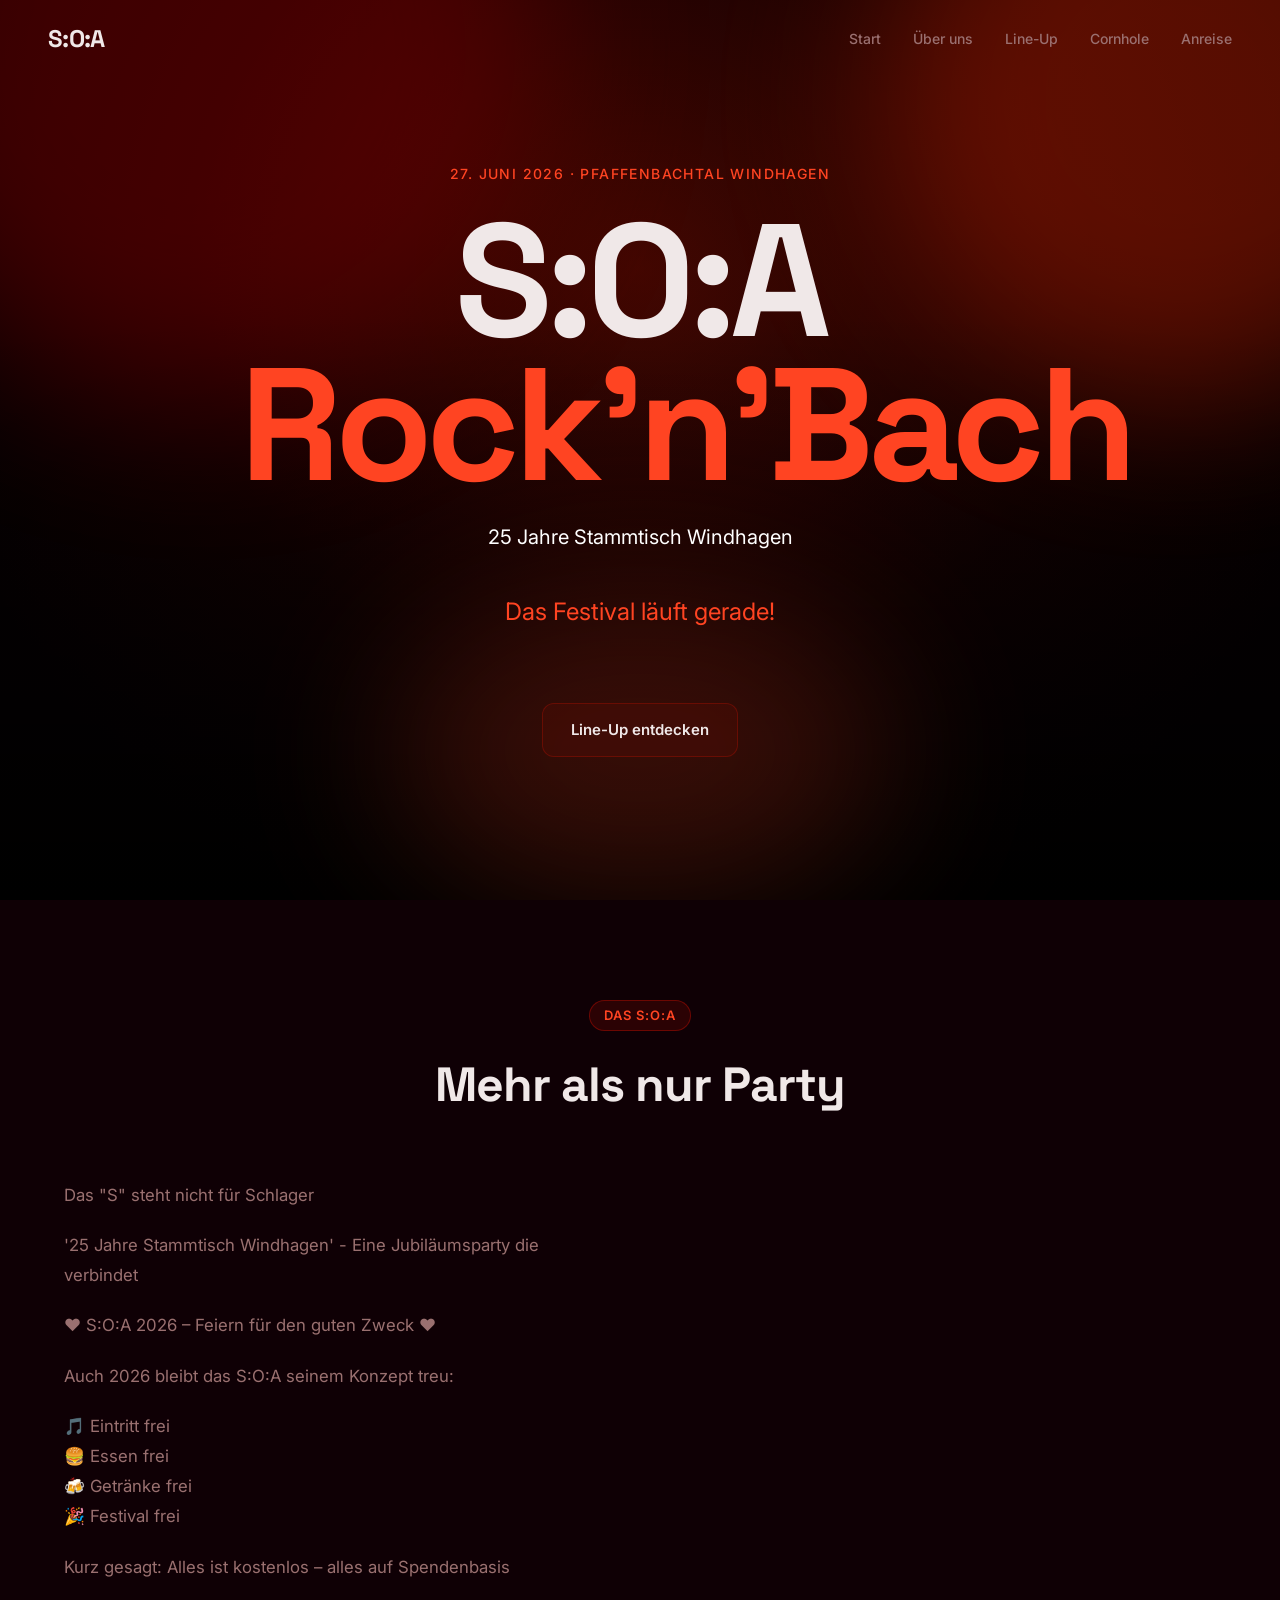
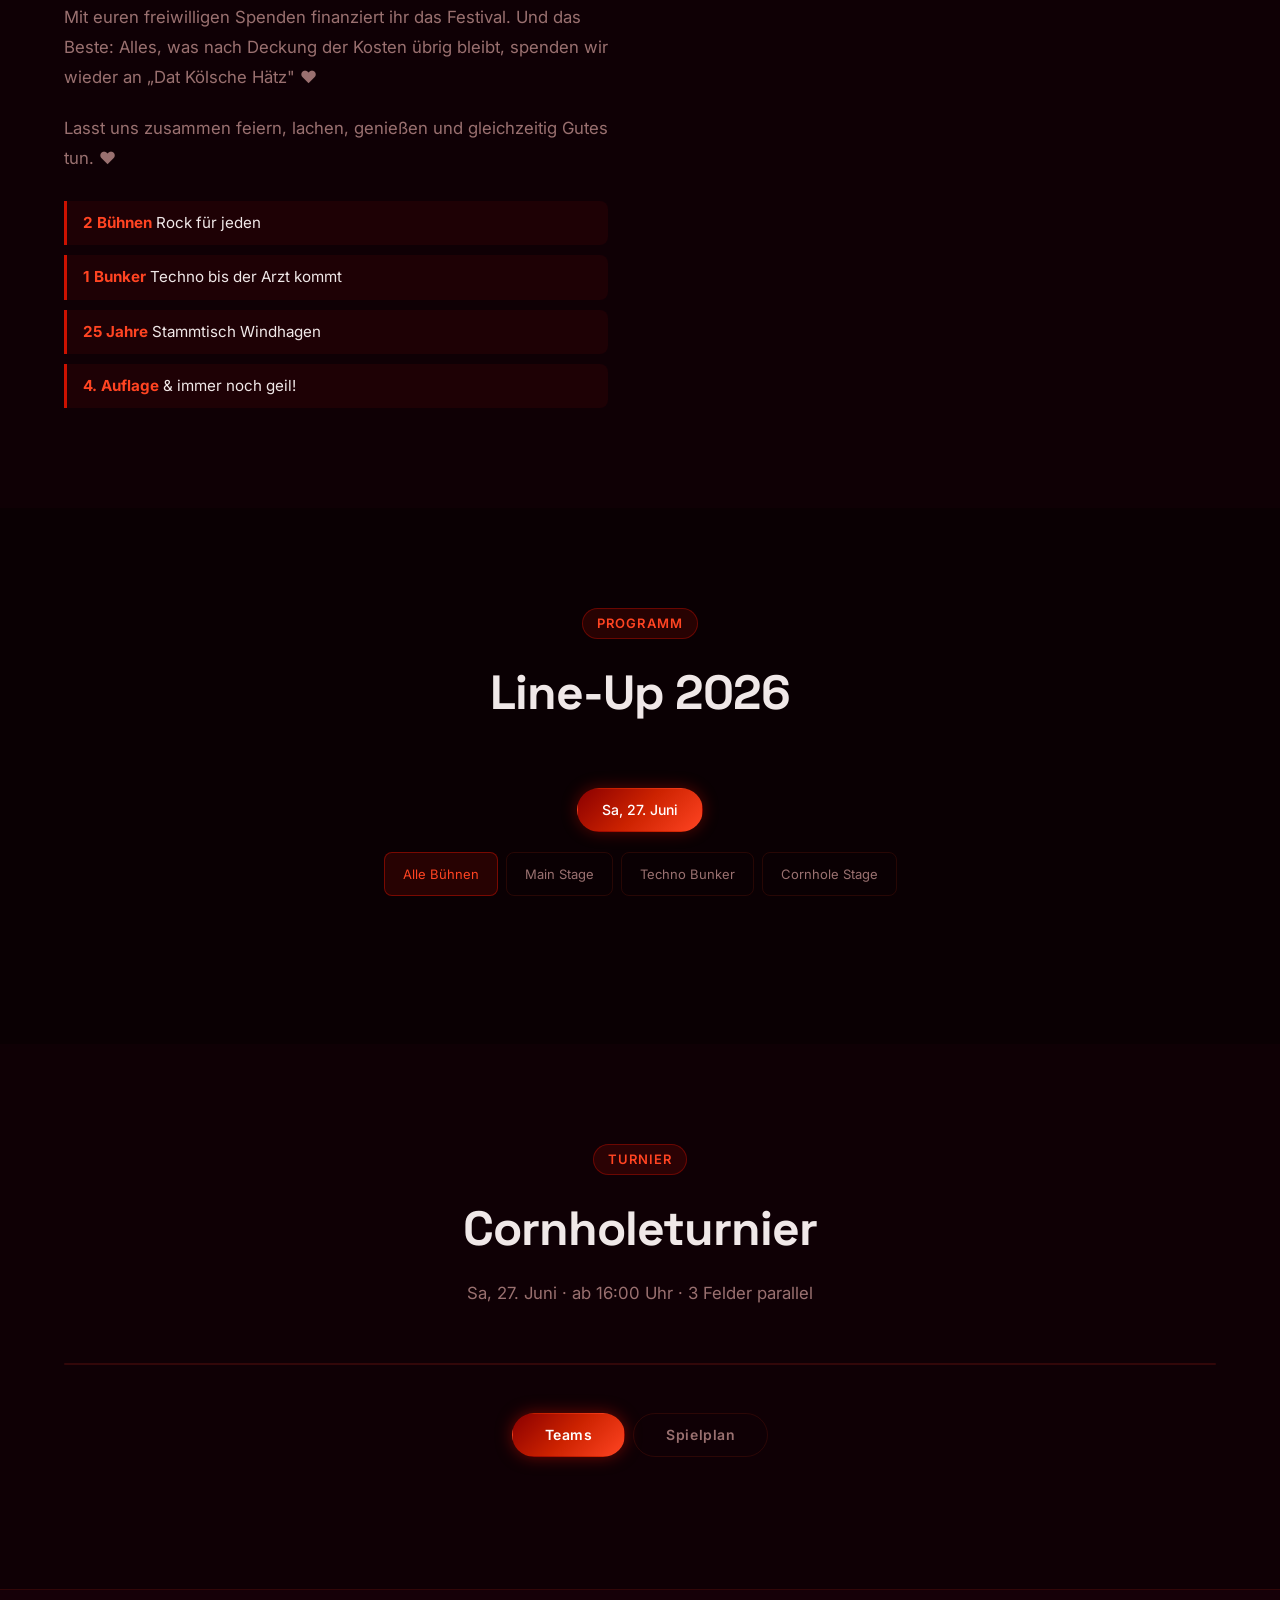
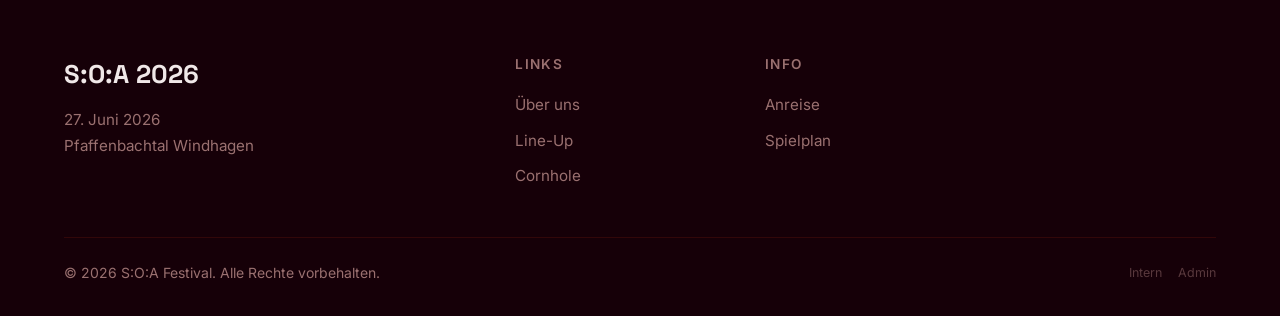
==== index.html @ 8dfae1f1 "Admin: KO-Paarungen aus scores.js laden, GitHub-Defaults anpassen; Wetter auf Bright Sky umstellen; " ====
<!DOCTYPE html>
<html lang="de">
<head>
  <meta charset="UTF-8" />
  <meta name="viewport" content="width=device-width, initial-scale=1.0" />
  <title>S:O:A 2026</title>
  <link rel="stylesheet" href="styles.css?v=e8bdd50" />
  <link rel="preconnect" href="https://fonts.googleapis.com" />
  <link rel="preconnect" href="https://fonts.gstatic.com" crossorigin />
  <link href="https://fonts.googleapis.com/css2?family=Inter:wght@300;400;500;600;700;900&family=Space+Grotesk:wght@400;500;700&display=swap" rel="stylesheet" />
  <meta name="theme-color" content="#0a0003" />
</head>
<body>

  <!-- NAV -->
  <nav class="nav" id="nav">
    <a href="#home" class="nav__logo">S:O:A</a>
    <div class="nav__quicklinks--mobile">
      <a href="#lineup"   class="nav__quicklink">Line-Up</a>
      <a href="#cornhole" class="nav__quicklink">Cornhole</a>
    </div>
    <button class="nav__burger" id="burger" aria-label="Menü öffnen">
      <span></span><span></span><span></span>
    </button>
    <ul class="nav__links" id="navLinks">
      <li><a href="#home" class="nav__link" data-section="home">Start</a></li>
      <li><a href="#about" class="nav__link" data-section="about">Über uns</a></li>
      <li><a href="#lineup" class="nav__link" data-section="lineup">Line-Up</a></li>
      <li><a href="#cornhole" class="nav__link" data-section="cornhole">Cornhole</a></li>
      <li><a href="anreise.html" class="nav__link">Anreise</a></li>
    </ul>
  </nav>

  <!-- HERO -->
  <section class="hero" id="home">
    <div class="hero__bg">
      <div class="hero__orb hero__orb--1"></div>
      <div class="hero__orb hero__orb--2"></div>
      <div class="hero__orb hero__orb--3"></div>
    </div>
    <div class="hero__content">
      <p class="hero__eyebrow">27. Juni 2026 · Pfaffenbachtal Windhagen</p>
      <h1 class="hero__title">S:O:A<br /><span>Rock'n'Bach</span></h1>
      <p class="hero__sub">25 Jahre Stammtisch Windhagen</p>
      <div class="hero__countdown" id="countdown">
        <div class="countdown__block"><span class="countdown__num" id="cd-days">--</span><span class="countdown__label">Tage</span></div>
        <div class="countdown__sep">:</div>
        <div class="countdown__block"><span class="countdown__num" id="cd-hours">--</span><span class="countdown__label">Stunden</span></div>
        <div class="countdown__sep">:</div>
        <div class="countdown__block"><span class="countdown__num" id="cd-mins">--</span><span class="countdown__label">Minuten</span></div>
        <div class="countdown__sep">:</div>
        <div class="countdown__block"><span class="countdown__num" id="cd-secs">--</span><span class="countdown__label">Sekunden</span></div>
      </div>
      <div class="hero__weather" id="weather"></div>
      <div class="hero__actions">
        <a href="#lineup" class="btn btn--ghost">Line-Up entdecken</a>
      </div>
    </div>

  </section>

  <!-- ABOUT -->
  <section class="about section" id="about">
    <div class="container">
      <div class="section__header">
        <span class="section__tag">Das S:O:A</span>
        <h2 class="section__title">Mehr als nur Party</h2>
      </div>
      <div class="about__grid">
        <div class="about__text">
          <p>Das "S" steht nicht für Schlager </p>
          <p>'25 Jahre Stammtisch Windhagen' - Eine Jubiläumsparty die verbindet</p>
          <p>❤️ S:O:A 2026 – Feiern für den guten Zweck ❤️</p>
          <p>Auch 2026 bleibt das S:O:A seinem Konzept treu:</p>
          <p>🎵 Eintritt frei<br>🍔 Essen frei<br>🍻 Getränke frei<br>🎉 Festival frei</p>
          <p>Kurz gesagt: Alles ist kostenlos – alles auf Spendenbasis</p>
          <p>Mit euren freiwilligen Spenden finanziert ihr das Festival. Und das Beste: Alles, was nach Deckung der Kosten übrig bleibt, spenden wir wieder an „Dat Kölsche Hätz" ❤️</p>
          <p>Lasst uns zusammen feiern, lachen, genießen und gleichzeitig Gutes tun. ❤️</p>
          <ul class="about__facts">
            <li><strong>2 Bühnen</strong> Rock für jeden</li>
            <li><strong>1 Bunker</strong> Techno bis der Arzt kommt</li>
            <li><strong>25 Jahre</strong> Stammtisch Windhagen</li>
            <li><strong>4. Auflage</strong> & immer noch geil!</li>
          </ul>
        </div>
        <div class="about__cards">
          <a class="about__card" href="#lineup">
            <div class="about__card-icon">🎵</div>
            <h3>Live Music</h3>
            <p>Lokale Bands die Spaß an Musik haben und mit euch feiern</p>
            <span class="about__card-arrow">→</span>
          </a>
          <a class="about__card" href="#cornhole">
            <div class="about__card-icon">🤝</div>
            <h3>Cornhole Turnier</h3>
            <p>Das erste Cornhole Turnier im Paffenbachtal</p>
            <span class="about__card-arrow">→</span>
          </a>

        </div>
      </div>
    </div>
  </section>

  <!-- LINEUP -->
  <section class="lineup section" id="lineup">
    <div class="container">
      <div class="section__header">
        <span class="section__tag">Programm</span>
        <h2 class="section__title">Line-Up 2026</h2>
      </div>

      <!-- Day Tabs -->
      <div class="tabs" role="tablist" aria-label="Festival-Tage">
        <button class="tab tab--active" data-day="1" role="tab">Sa, 27. Juni</button>

      </div>

      <!-- Stage Filter -->
      <div class="stage-filter">
        <button class="stage-btn stage-btn--active" data-stage="all">Alle Bühnen</button>
        <button class="stage-btn" data-stage="main">Main Stage</button>
        <button class="stage-btn" data-stage="tekkno">Techno Bunker</button>
        <button class="stage-btn" data-stage="cornhole">Cornhole Stage</button>

      </div>

      <!-- Lineup Grid -->
      <div class="lineup__grid" id="lineupGrid"></div>
    </div>
  </section>


  <!-- CORNHOLE -->
  <section class="cornhole section" id="cornhole">
    <div class="container">
      <div class="section__header">
        <span class="section__tag">Turnier</span>
        <h2 class="section__title">Cornholeturnier</h2>
        <p class="section__desc">Sa, 27. Juni · ab 16:00 Uhr · 3 Felder parallel</p>
      </div>

      <figure class="cornhole__image">
        <img src="assets/img/cornhole.jpg" alt="Cornhole Turnier im Pfaffenbachtal"
             onerror="this.parentElement.classList.add('cornhole__image--missing')" />
        <figcaption class="cornhole__placeholder-text">📸 Bild folgt – ersetze <code>assets/img/cornhole.jpg</code></figcaption>
      </figure>

      <!-- Tabs -->
      <div class="cornhole__tabs" role="tablist">
        <button class="cornhole__tab cornhole__tab--active" data-ch-tab="teams" role="tab">Teams</button>
        <button class="cornhole__tab" data-ch-tab="schedule" role="tab">Spielplan</button>
        <!-- <button class="cornhole__tab" data-ch-tab="table" role="tab">Tabelle</button> -->
      </div>

      <!-- Teams -->
      <div class="cornhole__panel" id="ch-panel-teams">
        <!-- ch-groups mit Gruppenaufteilung: aktuell ausgeblendet, Code für spätere Nutzung behalten
        <div class="ch-groups">
          <div class="ch-group">
            <h3 class="ch-group__title">Gruppe A · Feld 1</h3>
            <div class="ch-teams" id="ch-teams-A"></div>
          </div>
          <div class="ch-group">
            <h3 class="ch-group__title">Gruppe B · Feld 2</h3>
            <div class="ch-teams" id="ch-teams-B"></div>
          </div>
          <div class="ch-group">
            <h3 class="ch-group__title">Gruppe C · Feld 3</h3>
            <div class="ch-teams" id="ch-teams-C"></div>
          </div>
        </div>
        -->
        <div class="ch-teams" id="ch-teams-all"></div>
      </div>

      <!-- Spielplan -->
      <div class="cornhole__panel cornhole__panel--hidden" id="ch-panel-schedule">
        <div id="ch-schedule"></div>
      </div>

      <!-- Tabelle -->
      <div class="cornhole__panel cornhole__panel--hidden" id="ch-panel-table">
        <div id="ch-table"></div>
      </div>

    </div>
  </section>

  <!-- FOOTER -->
  <footer class="footer">
    <div class="container">
      <div class="footer__grid">
        <div>
          <div class="footer__logo">S:O:A 2026</div>
          <p>27. Juni 2026<br />Pfaffenbachtal Windhagen</p>
        </div>
        <div>
          <h4>Links</h4>
          <ul>
            <li><a href="#about">Über uns</a></li>
            <li><a href="#lineup">Line-Up</a></li>
            <li><a href="#cornhole">Cornhole</a></li>
          </ul>
        </div>
        <div>
          <h4>Info</h4>
          <ul>
            <li><a href="anreise.html">Anreise</a></li>
            <li><a href="spielplan.html">Spielplan</a></li>
          </ul>
        </div>
      </div>
      <div class="footer__bottom">
        <p>&copy; 2026 S:O:A Festival. Alle Rechte vorbehalten.</p>
        <p style="display:flex;gap:16px;">
          <a href="intern.html" style="color:var(--text-muted);font-size:0.78rem;opacity:0.5;">Intern</a>
          <a href="admin.html"  style="color:var(--text-muted);font-size:0.78rem;opacity:0.5;">Admin</a>
        </p>
      </div>
    </div>
  </footer>

  <!-- LINEUP MODAL -->
  <div class="modal-backdrop" id="modalBackdrop" role="dialog" aria-modal="true" aria-labelledby="modalArtist" hidden>
    <div class="modal" id="modal">
      <button class="modal__close" id="modalClose" aria-label="Schließen">&times;</button>
      <div class="modal__stage" id="modalStage"></div>
      <div class="modal__meta">
        <span class="modal__time" id="modalTime"></span>
        <span class="modal__sep">·</span>
        <span class="modal__genre" id="modalGenre"></span>
        <span class="modal__sep" id="modalOriginSep">·</span>
        <span class="modal__origin" id="modalOrigin"></span>
      </div>
      <h2 class="modal__artist" id="modalArtist"></h2>
      <p class="modal__desc" id="modalDesc"></p>
      <div class="modal__footer" id="modalFooter"></div>
    </div>
  </div>

  <script>
  (function(){
    var WMO = {0:"☀️",1:"🌤️",2:"⛅",3:"☁️",45:"🌫️",48:"🌫️",
      51:"🌧️",53:"🌧️",55:"🌧️",61:"🌧️",63:"🌧️",65:"🌧️",
      71:"❄️",73:"❄️",75:"❄️",80:"🌦️",81:"🌦️",82:"🌦️",
      95:"⛈️",96:"⛈️",99:"⛈️"};
    var DAYS = {"2026-06-26":"Fr, 26.","2026-06-27":"Sa, 27.","2026-06-28":"So, 28."};
    var url = "https://api.brightsky.dev/weather?lat=50.63&lon=7.35&date=2026-06-26&last_date=2026-06-29&tz=Europe/Berlin";
    fetch(url).then(function(r){return r.json()}).then(function(d){
      var el = document.getElementById("weather");
      if(!el||!d.weather) return;
      var dailyMap = {};
      d.weather.forEach(function(w){
        var date = w.timestamp.substring(0,10);
        if(!DAYS[date]) return;
        if(!dailyMap[date]) dailyMap[date] = {temps:[], icons:[]};
        dailyMap[date].temps.push(w.temperature);
        if(w.icon) dailyMap[date].icons.push(w.icon);
      });
      var iconToWMO = {"clear-day":0,"clear-night":0,"partly-cloudy-day":2,"partly-cloudy-night":2,
        "cloudy":3,"fog":45,"wind":3,"rain":61,"sleet":71,"snow":75,"hail":96,"thunderstorm":95};
      var html = "";
      Object.keys(DAYS).forEach(function(date){
        var day = dailyMap[date];
        if(!day) return;
        var hi = Math.round(Math.max.apply(null, day.temps));
        var lo = Math.round(Math.min.apply(null, day.temps));
        var noon = day.icons[Math.floor(day.icons.length/2)] || "cloudy";
        var code = iconToWMO[noon]; if(code===undefined) code=3;
        var icon = WMO[code] || "☁️";
        html += '<div class="weather-day">' +
          '<div class="weather-day__label">' + DAYS[date] + '</div>' +
          '<div class="weather-day__icon">' + icon + '</div>' +
          '<div class="weather-day__temp">' + lo + '° / ' + hi + '°</div></div>';
      });
      el.innerHTML = html;
    }).catch(function(){});
  })();
  </script>
  <script src="data.js?v=e8bdd50"></script>
  <script>!function(){var s=document.createElement('script');s.src='results.js?nc='+Date.now();s.onload=function(){var s2=document.createElement('script');s2.src='scores.js?nc='+Date.now();s2.onload=function(){var a=document.createElement('script');a.src='app.js?v=0766bf3';document.head.appendChild(a);};document.head.appendChild(s2);};document.head.appendChild(s);}()</script>

</body>
</html>
---- styles.css ----
/* ── RESET & VARIABLES ────────────────────────────────────────────────────── */
*, *::before, *::after { box-sizing: border-box; margin: 0; padding: 0; }
button, a { -webkit-tap-highlight-color: transparent; }

@font-face {
  font-family: "Radioactive Granny";
  src: url("assets/fonts/RadioactiveGranny.ttf") format("truetype");
  font-weight: normal;
  font-style: normal;
  font-display: swap;
}

:root {
  --bg:          #0a0003;
  --bg-2:        #0f0005;
  --bg-3:        #160008;
  --border:      rgba(255,60,20,0.12);
  --text:        #f0e8e8;
  --text-muted:  #9a7070;
  --accent:      #cc1100;
  --accent-2:    #ff4422;
  --accent-hot:  #ff6633;

  --gradient:    linear-gradient(135deg, #8b0000, #cc2200, #ff4422);
  --r-sm:        8px;
  --r-md:        12px;
  --r-lg:        20px;
  --shadow:      0 4px 24px rgba(0,0,0,0.6);
  --transition:  0.25s ease;
  --font:        "Inter", system-ui, sans-serif;
  --font-display:"Radioactive Granny", "Space Grotesk", system-ui, sans-serif;
}

html { scroll-behavior: smooth; }

body {
  background: var(--bg);
  color: var(--text);
  font-family: var(--font);
  font-size: 16px;
  line-height: 1.6;
  overflow-x: hidden;
}

a { color: inherit; text-decoration: none; }
ul { list-style: none; }
img { display: block; max-width: 100%; }
button { cursor: pointer; border: none; background: none; font: inherit; color: inherit; }
input, select { font: inherit; color: inherit; }

.sr-only {
  position: absolute; width: 1px; height: 1px;
  padding: 0; margin: -1px; overflow: hidden;
  clip: rect(0,0,0,0); white-space: nowrap; border: 0;
}

.hidden { display: none !important; }

/* ── CONTAINER ────────────────────────────────────────────────────────────── */
.container {
  max-width: 1200px;
  margin: 0 auto;
  padding: 0 24px;
}

/* ── SECTION COMMON ───────────────────────────────────────────────────────── */
.section { padding: 100px 0; }

.section__header {
  text-align: center;
  margin-bottom: 56px;
}

.section__tag {
  display: inline-block;
  padding: 4px 14px;
  border-radius: 999px;
  background: rgba(204,17,0,0.15);
  border: 1px solid rgba(204,17,0,0.4);
  color: var(--accent-2);
  font-size: 13px;
  font-weight: 600;
  letter-spacing: 0.08em;
  text-transform: uppercase;
  margin-bottom: 16px;
}

.section__title {
  font-family: var(--font-display);
  font-size: clamp(2rem, 5vw, 3rem);
  font-weight: 700;
  letter-spacing: -0.02em;
}

.section__desc {
  color: var(--text-muted);
  margin-top: 12px;
  font-size: 1.05rem;
}

/* ── BUTTONS ──────────────────────────────────────────────────────────────── */
.btn {
  display: inline-flex;
  align-items: center;
  gap: 8px;
  padding: 14px 28px;
  border-radius: var(--r-md);
  font-weight: 600;
  font-size: 15px;
  transition: var(--transition);
  white-space: nowrap;
}

.btn--primary {
  background: var(--gradient);
  color: #fff;
  box-shadow: 0 0 24px rgba(204,17,0,0.5);
}
.btn--primary:hover { opacity: 0.9; box-shadow: 0 0 36px rgba(204,17,0,0.7); transform: translateY(-2px); }

.btn--ghost {
  background: rgba(204,17,0,0.08);
  border: 1px solid rgba(204,17,0,0.3);
  color: var(--text);
}
.btn--ghost:hover { background: rgba(204,17,0,0.15); border-color: var(--accent-2); transform: translateY(-2px); }

.btn--outline {
  background: transparent;
  border: 1px solid rgba(204,17,0,0.5);
  color: var(--accent-2);
}
.btn--outline:hover { background: rgba(204,17,0,0.12); transform: translateY(-2px); }

/* ── NAV ──────────────────────────────────────────────────────────────────── */
.nav {
  position: fixed;
  top: 0; left: 0; right: 0;
  z-index: 100;
  display: flex;
  align-items: center;
  justify-content: space-between;
  padding: 20px 48px;
  transition: background var(--transition), box-shadow var(--transition), padding var(--transition);
}

.nav--scrolled {
  background: rgba(10,0,3,0.97);
  box-shadow: 0 1px 0 var(--border);
  padding: 14px 48px;
}

.nav__left {
  display: flex;
  align-items: center;
  gap: 20px;
}
.nav__logo {
  font-family: var(--font-display);
  font-size: 1.5rem;
  font-weight: 700;
  letter-spacing: -0.03em;
  color: var(--text);
  text-decoration: none;
  white-space: nowrap;
}
.nav__quicklinks--mobile { display: none; flex: 1; justify-content: center; gap: 12px; }
.nav__quicklink {
  font-size: 13px;
  font-weight: 500;
  color: var(--text-muted);
  text-decoration: none;
  padding: 4px 10px;
  border: 1px solid var(--border);
  border-radius: 999px;
  transition: color var(--transition), border-color var(--transition);
  white-space: nowrap;
}
.nav__quicklink:hover { color: var(--text); border-color: rgba(255,255,255,0.3); }

.nav__links {
  display: flex;
  align-items: center;
  gap: 32px;
}

.nav__link {
  font-size: 14px;
  font-weight: 500;
  color: var(--text-muted);
  transition: color var(--transition);
}
.nav__link:hover { color: var(--text); }

.nav__link--cta {
  padding: 9px 20px;
  background: var(--gradient);
  color: #fff !important;
  border-radius: var(--r-sm);
  font-weight: 600;
  box-shadow: 0 0 16px rgba(204,17,0,0.4);
}
.nav__link--cta:hover { opacity: 0.9; }

.nav__burger { display: none; flex-direction: column; gap: 5px; padding: 10px; min-width: 44px; min-height: 44px; justify-content: center; align-items: center; }
.nav__burger span { display: block; width: 22px; height: 2px; background: var(--text); border-radius: 2px; transition: var(--transition); }
.nav__burger--open span:nth-child(1) { transform: translateY(7px) rotate(45deg); }
.nav__burger--open span:nth-child(2) { opacity: 0; }
.nav__burger--open span:nth-child(3) { transform: translateY(-7px) rotate(-45deg); }

/* ── HERO ─────────────────────────────────────────────────────────────────── */
.hero {
  position: relative;
  min-height: 100vh;
  display: flex;
  align-items: center;
  justify-content: center;
  text-align: center;
  overflow: hidden;
  padding: 80px 24px 60px;
}

.hero__bg {
  position: absolute;
  inset: 0;
  background:
    linear-gradient(to bottom, transparent 35%, #000 100%),
    radial-gradient(ellipse at 50% 30%, rgba(180,20,0,0.35) 0%, rgba(100,5,0,0.15) 50%, transparent 80%),
    linear-gradient(rgba(0,0,0,0.45), rgba(0,0,0,0.45)),
    url('assets/img/stage.png') center bottom / 100% auto no-repeat;
}

.hero__orb {
  position: absolute;
  border-radius: 50%;
  filter: blur(80px);
  opacity: 0.4;
}
.hero__orb--1 { width: 700px; height: 700px; background: #8b0000; top: -300px; left: -150px; }
.hero__orb--2 { width: 600px; height: 600px; background: #cc2200; top: -200px; right: -200px; }
.hero__orb--3 { width: 500px; height: 300px; background: #ff4422; bottom: 0; left: 50%; transform: translateX(-50%); opacity: 0.2; }

.hero__content { position: relative; z-index: 1; max-width: 800px; }

.hero__eyebrow {
  font-size: 14px;
  font-weight: 500;
  color: var(--accent-2);
  letter-spacing: 0.1em;
  text-transform: uppercase;
  margin-bottom: 24px;
}

.hero__title {
  font-family: var(--font-display);
  font-size: clamp(4rem, 14vw, 10rem);
  font-weight: 900;
  line-height: 0.9;
  letter-spacing: -0.04em;
  margin-bottom: 24px;
}
.hero__title span { color: var(--accent-2); }

.hero__sub {
  font-size: 1.25rem;
  color: #fff;
  margin-bottom: 40px;
}

.hero__countdown {
  display: flex;
  justify-content: center;
  align-items: center;
  gap: 8px;
  margin-bottom: 48px;
  flex-wrap: wrap;
}

.countdown__block {
  display: flex;
  flex-direction: column;
  align-items: center;
  background: rgba(255,255,255,0.05);
  border: 1px solid var(--border);
  border-radius: var(--r-md);
  padding: 12px 18px;
  min-width: 72px;
}
.countdown__num {
  font-family: var(--font-display);
  font-size: 2rem;
  font-weight: 700;
  line-height: 1;
}
.countdown__label {
  font-size: 10px;
  text-transform: uppercase;
  letter-spacing: 0.1em;
  color: var(--text-muted);
  margin-top: 4px;
}
.countdown__sep {
  font-size: 1.6rem;
  font-weight: 300;
  color: var(--text-muted);
  padding-bottom: 16px;
}
.countdown__live { font-size: 1.5rem; color: var(--accent-2); }

.hero__weather {
  display: flex;
  justify-content: center;
  gap: 16px;
  flex-wrap: wrap;
  margin-top: 28px;
  margin-bottom: 24px;
}
.weather-day {
  background: rgba(255,255,255,0.06);
  border: 1px solid var(--border);
  border-radius: 12px;
  padding: 16px 24px;
  text-align: center;
  min-width: 110px;
}
.weather-day__label {
  font-size: 0.85rem;
  text-transform: uppercase;
  letter-spacing: 0.08em;
  color: var(--text-muted);
  margin-bottom: 8px;
}
.weather-day__icon {
  font-size: 2.4rem;
  line-height: 1;
  margin-bottom: 6px;
}
.weather-day__temp {
  font-family: var(--font-display);
  font-size: 1.15rem;
  font-weight: 700;
}
.hero__actions {
  display: flex;
  justify-content: center;
  gap: 16px;
  flex-wrap: wrap;
}


/* ── ABOUT ────────────────────────────────────────────────────────────────── */
.about { background: var(--bg-2); }

.about__grid {
  display: grid;
  grid-template-columns: 1fr 1fr;
  gap: 64px;
  align-items: start;
}

.about__text p {
  color: var(--text-muted);
  margin-bottom: 20px;
  font-size: 1.05rem;
  line-height: 1.8;
}

.about__facts {
  margin-top: 28px;
  display: flex;
  flex-direction: column;
  gap: 10px;
}
.about__facts li {
  padding: 10px 16px;
  background: rgba(204,17,0,0.08);
  border-left: 3px solid var(--accent);
  border-radius: 0 var(--r-sm) var(--r-sm) 0;
  font-size: 0.95rem;
}
.about__facts strong { color: var(--accent-2); }

.about__cards {
  display: grid;
  grid-template-columns: 1fr 1fr;
  gap: 20px;
}

.about__card {
  display: block;
  background: var(--bg-3);
  border: 1px solid var(--border);
  border-radius: var(--r-lg);
  padding: 28px 24px;
  transition: transform var(--transition), border-color var(--transition);
  opacity: 0;
  transform: translateY(20px);
  cursor: pointer;
}
.about__card.visible { opacity: 1; transform: none; transition: opacity 0.5s ease, transform 0.5s ease, transform 0.25s ease, border-color 0.25s ease; }
.about__card:hover { transform: translateY(-4px); border-color: rgba(204,17,0,0.3); }
.about__card:hover .about__card-arrow { opacity: 1; transform: translateX(0); }

.about__card-arrow {
  display: inline-block;
  margin-top: 12px;
  color: var(--accent-2);
  font-size: 1rem;
  opacity: 0;
  transform: translateX(-6px);
  transition: opacity var(--transition), transform var(--transition);
}

.about__card-icon { font-size: 2rem; margin-bottom: 12px; }
.about__card h3 { font-size: 1.05rem; font-weight: 600; margin-bottom: 8px; }
.about__card p  { font-size: 0.9rem; color: var(--text-muted); }

/* ── LINEUP ───────────────────────────────────────────────────────────────── */
.lineup { background: var(--bg); }

.tabs {
  display: flex;
  gap: 8px;
  justify-content: center;
  flex-wrap: wrap;
  margin-bottom: 20px;
}

.tab {
  padding: 10px 24px;
  border-radius: 999px;
  border: 1px solid var(--border);
  font-size: 14px;
  font-weight: 500;
  color: var(--text-muted);
  transition: var(--transition);
}
.tab:hover { border-color: var(--accent); color: var(--text); }
.tab--active {
  background: var(--gradient);
  color: #fff;
  border-color: transparent;
  box-shadow: 0 0 16px rgba(204,17,0,0.4);
}

.stage-filter {
  display: flex;
  gap: 8px;
  justify-content: center;
  flex-wrap: wrap;
  margin-bottom: 48px;
}

.stage-btn {
  padding: 10px 18px;
  min-height: 44px;
  border-radius: var(--r-sm);
  border: 1px solid var(--border);
  font-size: 13px;
  color: var(--text-muted);
  transition: var(--transition);
}
.stage-btn:hover { color: var(--text); border-color: rgba(204,17,0,0.4); }
.stage-btn--active {
  background: rgba(204,17,0,0.15);
  border-color: rgba(204,17,0,0.5);
  color: var(--accent-2);
}

.lineup__grid {
  display: grid;
  grid-template-columns: repeat(auto-fill, minmax(min(260px, 100%), 1fr));
  gap: 20px;
}

.lineup__empty { text-align: center; color: var(--text-muted); padding: 60px 0; width: 100%; }

.lineup__card {
  background: var(--bg-3);
  border: 1px solid rgba(204,17,0,0.3);
  border-radius: var(--r-lg);
  padding: 24px;
  transition: transform var(--transition), border-color var(--transition), box-shadow var(--transition);
  opacity: 0;
  transform: translateY(16px);
  position: relative;
  overflow: hidden;
}
.lineup__card::before {
  content: "";
  position: absolute;
  inset: 0;
  background: var(--gradient);
  opacity: 0;
  transition: opacity var(--transition);
}
.lineup__card.visible { opacity: 1; transform: none; transition: opacity 0.4s ease, transform 0.4s ease, border-color 0.25s ease, box-shadow 0.25s ease; }
.lineup__card:hover { transform: translateY(-4px); border-color: rgba(204,17,0,0.4); box-shadow: var(--shadow); }


.lineup__card-stage {
  font-size: 11px;
  font-weight: 600;
  text-transform: uppercase;
  letter-spacing: 0.1em;
  color: var(--accent-2);
  margin-bottom: 8px;
}
.lineup__card-time {
  font-family: var(--font-display);
  font-size: 1.8rem;
  font-weight: 700;
  margin-bottom: 4px;
}
.lineup__card-artist {
  font-size: 1.1rem;
  font-weight: 600;
  margin-bottom: 4px;
}
.lineup__card-genre {
  font-size: 0.85rem;
  color: var(--text-muted);
}

/* ── BADGES ───────────────────────────────────────────────────────────────── */
.badge {
  display: inline-flex;
  align-items: center;
  padding: 4px 12px;
  border-radius: 999px;
  font-size: 12px;
  font-weight: 600;
  border: 1px solid;
}
.badge--frueh  { background: rgba(16,185,129,0.12);  border-color: rgba(16,185,129,0.3);  color: #34d399; }
.badge--mittel { background: rgba(245,158,11,0.12);  border-color: rgba(245,158,11,0.3);  color: #fbbf24; }
.badge--spaet  { background: rgba(239,68,68,0.12);   border-color: rgba(239,68,68,0.3);   color: #f87171; }
.badge--nacht  { background: rgba(99,102,241,0.12);  border-color: rgba(99,102,241,0.3);  color: #a5b4fc; }

.role-badge {
  display: inline-block;
  padding: 2px 10px;
  border-radius: 999px;
  font-size: 12px;
  font-weight: 500;
  background: rgba(204,17,0,0.12);
  border: 1px solid rgba(204,17,0,0.25);
  color: var(--accent-2);
}

.area-badge {
  display: inline-block;
  padding: 2px 10px;
  border-radius: 999px;
  font-size: 12px;
  font-weight: 500;
  background: rgba(204,17,0,0.1);
  border: 1px solid rgba(204,17,0,0.25);
  color: var(--accent-hot);
}

/* ── CORNHOLE ─────────────────────────────────────────────────────────────── */
.cornhole { background: var(--bg-2); }

.cornhole__image {
  position: relative;
  border-radius: var(--r-lg);
  overflow: hidden;
  border: 1px solid var(--border);
  background: var(--bg-3);
  display: flex;
  justify-content: center;
  align-items: flex-start;
}

.cornhole__image img {
  display: block;
  width: auto;
  max-width: 100%;
  height: auto;
  max-height: 85vh;
  object-fit: contain;
  border-radius: var(--r-lg);
}

.cornhole__placeholder-text {
  display: none;
  position: absolute;
  inset: 0;
  align-items: center;
  justify-content: center;
  flex-direction: column;
  gap: 8px;
  font-size: 0.95rem;
  color: var(--text-muted);
  text-align: center;
  padding: 24px;
}

.cornhole__image--missing img { display: none; }
.cornhole__image--missing .cornhole__placeholder-text { display: flex; }

/* ── CORNHOLE TOURNAMENT ─────────────────────────────────────────────────── */
.cornhole__tabs {
  display: flex;
  gap: 8px;
  justify-content: center;
  margin-top: 48px;
  margin-bottom: 32px;
}

.cornhole__tab {
  padding: 10px 32px;
  border-radius: 999px;
  border: 1px solid var(--border);
  font-size: 14px;
  font-weight: 600;
  color: var(--text-muted);
  transition: var(--transition);
  letter-spacing: 0.04em;
}
.cornhole__tab:hover { border-color: var(--accent); color: var(--text); }
.cornhole__tab--active {
  background: var(--gradient);
  color: #fff;
  border-color: transparent;
  box-shadow: 0 0 16px rgba(204,17,0,0.5);
}

.cornhole__panel--hidden { display: none; }

.ch-groups {
  display: grid;
  grid-template-columns: 1fr 1fr 1fr;
  gap: 20px;
}

.ch-group__title {
  font-family: var(--font-display);
  font-size: 0.8rem;
  font-weight: 700;
  text-transform: uppercase;
  letter-spacing: 0.1em;
  color: var(--accent-2);
  margin-bottom: 10px;
  padding-bottom: 6px;
  border-bottom: 1px solid var(--border);
}

.ch-teams {
  display: flex;
  flex-direction: column;
  gap: 6px;
}

.ch-team {
  display: flex;
  align-items: center;
  gap: 10px;
  background: var(--bg-3);
  border: 1px solid var(--border);
  border-radius: var(--r-md);
  padding: 8px 12px;
}

.ch-team__num {
  font-family: var(--font-display);
  font-size: 1.1rem;
  font-weight: 700;
  color: var(--accent);
  min-width: 22px;
  text-align: center;
}

.ch-team__info { flex: 1; }
.ch-team__name {
  font-weight: 600;
  font-size: 0.88rem;
  margin-bottom: 1px;
}
.ch-team__players {
  font-size: 0.76rem;
  color: var(--text-muted);
}

/* Spielplan */
.ch-rounds { display: flex; flex-direction: column; gap: 24px; }

.ch-round__title {
  font-family: var(--font-display);
  font-size: 0.8rem;
  font-weight: 700;
  text-transform: uppercase;
  letter-spacing: 0.1em;
  color: var(--accent-2);
  margin-bottom: 10px;
  padding-bottom: 6px;
  border-bottom: 1px solid var(--border);
}

.ch-matches { display: flex; flex-direction: column; gap: 5px; }

.ch-match {
  display: grid;
  grid-template-columns: 56px 1fr auto 1fr 52px 44px;
  align-items: center;
  gap: 10px;
  background: var(--bg-3);
  border: 1px solid var(--border);
  border-radius: var(--r-md);
  padding: 8px 14px;
  transition: border-color var(--transition);
}
.ch-match:hover { border-color: rgba(204,17,0,0.3); }

.ch-match--final { border-color: rgba(204,17,0,0.4); background: linear-gradient(135deg, rgba(204,17,0,0.08), rgba(255,68,34,0.04)); }

.ch-match__time {
  font-family: var(--font-display);
  font-size: 0.82rem;
  font-weight: 600;
  color: var(--text-muted);
  white-space: nowrap;
}
.ch-match__team {
  font-size: 0.84rem;
  font-weight: 600;
  white-space: nowrap;
  overflow: hidden;
  text-overflow: ellipsis;
}
.ch-match__team--right { text-align: right; }
.ch-match__team--tbd { color: var(--text-muted); font-weight: 400; font-style: italic; }

.ch-match__vs {
  text-align: center;
  font-size: 0.72rem;
  font-weight: 700;
  color: var(--accent);
  letter-spacing: 0.05em;
}

.ch-match__score {
  font-family: var(--font-display);
  font-size: 0.9rem;
  font-weight: 700;
  text-align: center;
  color: var(--text-muted);
  white-space: nowrap;
}
.ch-match__score--set { color: var(--text); }

.ch-match__field {
  font-size: 10px;
  font-weight: 600;
  text-transform: uppercase;
  letter-spacing: 0.08em;
  color: var(--text-muted);
  text-align: right;
}

@media (max-width: 900px) {
  .ch-groups { grid-template-columns: 1fr 1fr; }
}

@media (max-width: 640px) {
  .ch-groups { grid-template-columns: 1fr; }

  .ch-match {
    grid-template-columns: 44px 1fr auto 1fr;
    grid-template-rows: auto auto;
    grid-template-areas:
      "time  t1    vs    t2"
      "field score score score";
    gap: 3px 8px;
    padding: 8px 10px;
  }
  .ch-match__time  { grid-area: time;  font-size: 0.75rem; align-self: center; }
  .ch-match__team:not(.ch-match__team--right) { grid-area: t1; align-self: center; }
  .ch-match__vs    { grid-area: vs;    align-self: center; text-align: center; }
  .ch-match__team--right { grid-area: t2; text-align: left; align-self: center; }
  .ch-match__score { grid-area: score; text-align: center; font-size: 0.8rem; }
  .ch-match__field { grid-area: field; text-align: left; font-size: 9px; align-self: center; }

  .ch-match__team  { font-size: 0.82rem; }
}



/* ── FOOTER ───────────────────────────────────────────────────────────────── */
.footer {
  background: var(--bg-3);
  border-top: 1px solid var(--border);
  padding: 64px 0 32px;
}

.footer__logo {
  font-family: var(--font-display);
  font-size: 1.6rem;
  font-weight: 700;
  margin-bottom: 12px;
}
.footer__logo span { color: var(--accent-2); }

.footer__grid {
  display: grid;
  grid-template-columns: 2fr 1fr 1fr 1fr;
  gap: 48px;
  margin-bottom: 48px;
}
.footer__grid p { color: var(--text-muted); font-size: 0.95rem; line-height: 1.7; }
.footer__grid h4 { font-size: 0.85rem; font-weight: 600; text-transform: uppercase; letter-spacing: 0.1em; color: var(--text-muted); margin-bottom: 16px; }
.footer__grid ul { display: flex; flex-direction: column; gap: 10px; }
.footer__grid ul a { font-size: 0.95rem; color: var(--text-muted); transition: color var(--transition); }
.footer__grid ul a:hover { color: var(--text); }

.footer__bottom {
  display: flex;
  justify-content: space-between;
  align-items: center;
  padding-top: 24px;
  border-top: 1px solid var(--border);
  flex-wrap: wrap;
  gap: 12px;
}
.footer__bottom p, .footer__bottom a { font-size: 0.875rem; color: var(--text-muted); }
.footer__bottom a:hover { color: var(--text); }

/* ── MODAL ────────────────────────────────────────────────────────────────── */
.modal-backdrop {
  position: fixed;
  inset: 0;
  z-index: 200;
  background: rgba(0, 0, 0, 0.75);
  backdrop-filter: blur(6px);
  display: flex;
  align-items: center;
  justify-content: center;
  padding: 24px;
  opacity: 0;
  transition: opacity 0.25s ease;
}
.modal-backdrop[hidden] { display: none; }
.modal-backdrop.modal--visible { opacity: 1; }

.modal {
  position: relative;
  background: var(--bg-3);
  border: 1px solid rgba(255,255,255,0.12);
  border-radius: var(--r-lg);
  padding: 40px 44px;
  max-width: 560px;
  width: 100%;
  box-shadow: 0 24px 80px rgba(0,0,0,0.7);
  transform: translateY(20px) scale(0.97);
  transition: transform 0.25s ease;
}
.modal-backdrop.modal--visible .modal { transform: none; }

.modal__close {
  position: absolute;
  top: 16px; right: 16px;
  width: 36px; height: 36px;
  border-radius: 50%;
  background: rgba(255,255,255,0.06);
  border: 1px solid var(--border);
  font-size: 1.4rem;
  line-height: 1;
  color: var(--text-muted);
  display: flex; align-items: center; justify-content: center;
  transition: background var(--transition), color var(--transition);
}
.modal__close:hover { background: rgba(255,255,255,0.12); color: var(--text); }

.modal__stage {
  font-size: 11px;
  font-weight: 700;
  text-transform: uppercase;
  letter-spacing: 0.12em;
  color: var(--accent-2);
  margin-bottom: 10px;
}

.modal__meta {
  display: flex;
  align-items: center;
  gap: 8px;
  flex-wrap: wrap;
  margin-bottom: 16px;
  font-size: 13px;
  color: var(--text-muted);
}
.modal__sep { opacity: 0.4; }
.modal__time { font-family: var(--font-display); font-weight: 600; color: var(--text); }

.modal__artist {
  font-family: var(--font-display);
  font-size: clamp(1.8rem, 5vw, 2.4rem);
  font-weight: 700;
  letter-spacing: -0.02em;
  margin-bottom: 20px;
  line-height: 1.1;
}

.modal__desc {
  font-size: 1rem;
  color: var(--text-muted);
  line-height: 1.75;
  margin-bottom: 28px;
}

.modal__footer {
  display: flex;
  gap: 12px;
  flex-wrap: wrap;
}

.modal__badge {
  display: inline-flex;
  align-items: center;
  padding: 6px 14px;
  border-radius: 999px;
  font-size: 13px;
  font-weight: 600;
  background: rgba(204,17,0,0.12);
  border: 1px solid rgba(204,17,0,0.25);
  color: var(--accent-2);
}

/* klickbare Lineup-Kacheln anzeigen */
.lineup__card { cursor: pointer; }

/* ── RESPONSIVE ───────────────────────────────────────────────────────────── */
@media (max-width: 900px) {
  .nav { padding: 16px 24px; }
  .nav--scrolled { padding: 12px 24px; }
  .nav__links {
    display: none;
    position: fixed;
    inset: 0;
    background: rgba(10,0,3,0.97);
    flex-direction: column;
    justify-content: center;
    align-items: center;
    gap: 40px;
    z-index: 999;
  }
  .nav__links--open { display: flex; }
  .nav__link { font-size: 1.5rem; }
  .nav__burger { display: flex; z-index: 1000; position: relative; }
  .nav__quicklinks--mobile { display: flex; }

  .about__grid { grid-template-columns: 1fr; gap: 40px; }
  .about__cards { grid-template-columns: 1fr 1fr; }

  .footer__grid { grid-template-columns: 1fr 1fr; }
}

@media (max-width: 640px) {
  .section { padding: 64px 0; }
  .hero { padding: 100px 16px 72px; }
  .hero__title { font-size: clamp(2.2rem, 16vw, 6rem); }
  .hero__sub { font-size: 1.05rem; margin-bottom: 28px; }
  .hero__eyebrow { font-size: 12px; }

  .countdown__block { padding: 10px 12px; min-width: 56px; }
  .countdown__num { font-size: 1.5rem; }

  .about__cards { grid-template-columns: 1fr; }

  .schedule__table-wrap { display: none; }
  .schedule__cards { display: block; }

  .footer__grid { grid-template-columns: 1fr; gap: 32px; }
  .footer__bottom { flex-direction: column; text-align: center; }

  .tickets__grid { grid-template-columns: 1fr; }
}

@media (max-width: 400px) {
  .container { padding: 0 14px; }
  .section { padding: 56px 0; }
  .countdown__sep { display: none; }
  .countdown__block { padding: 8px 10px; min-width: 48px; }
  .countdown__num { font-size: 1.25rem; }
  .stage-filter { gap: 6px; }
  .stage-btn { font-size: 12px; padding: 8px 12px; min-height: 40px; }
  .tab { padding: 10px 16px; font-size: 13px; }
  .hero__title { font-size: clamp(2rem, 18vw, 4rem); }
}

@media (hover: none) {
  .about__card:hover,
  .lineup__card:hover,
  .ticket-card:hover,
  .btn:hover { transform: none; }
}

/* ── CORNHOLE STANDINGS TABLE ─────────────────────────────────────────────── */

.ch-table-group { margin-bottom: 32px; }

.ch-standings {
  width: 100%;
  border-collapse: collapse;
  font-size: 0.9rem;
}
.ch-standings thead th {
  text-align: center;
  padding: 8px 10px;
  color: var(--text-muted);
  font-weight: 500;
  font-size: 0.75rem;
  letter-spacing: 0.05em;
  text-transform: uppercase;
  border-bottom: 1px solid var(--border);
}
.ch-standings thead th.ch-standings__name { text-align: left; }
.ch-standings tbody td {
  padding: 10px 10px;
  text-align: center;
  border-bottom: 1px solid rgba(255,255,255,0.05);
  color: var(--text);
}
.ch-standings tbody td.ch-standings__name { text-align: left; font-weight: 500; }
.ch-standings tbody td.ch-standings__rank { color: var(--text-muted); font-size: 0.8rem; }
.ch-standings tbody td.ch-standings__pkt { color: var(--accent); font-weight: 600; }
.ch-standings__row--first td { background: rgba(204,17,0,0.07); }

.ch-table-filter {
  display: flex;
  gap: 8px;
  margin-bottom: 24px;
}
.ch-table-btn {
  padding: 7px 18px;
  border: 1px solid var(--border);
  border-radius: 20px;
  background: transparent;
  color: var(--text-muted);
  font-size: 0.85rem;
  cursor: pointer;
  transition: var(--transition);
}
.ch-table-btn:hover { border-color: var(--accent); color: var(--text); }
.ch-table-btn--active { border-color: var(--accent); color: var(--accent); background: rgba(204,17,0,0.1); }

.ch-match__score--live { color: #ff6b35; }
.ch-match__live-dot {
  display: inline-block;
  width: 7px; height: 7px;
  background: #ff6b35;
  border-radius: 50%;
  margin-left: 5px;
  vertical-align: middle;
  animation: live-pulse 1.2s ease-in-out infinite;
}
@keyframes live-pulse {
  0%, 100% { opacity: 1; transform: scale(1); }
  50%       { opacity: 0.4; transform: scale(0.7); }
}
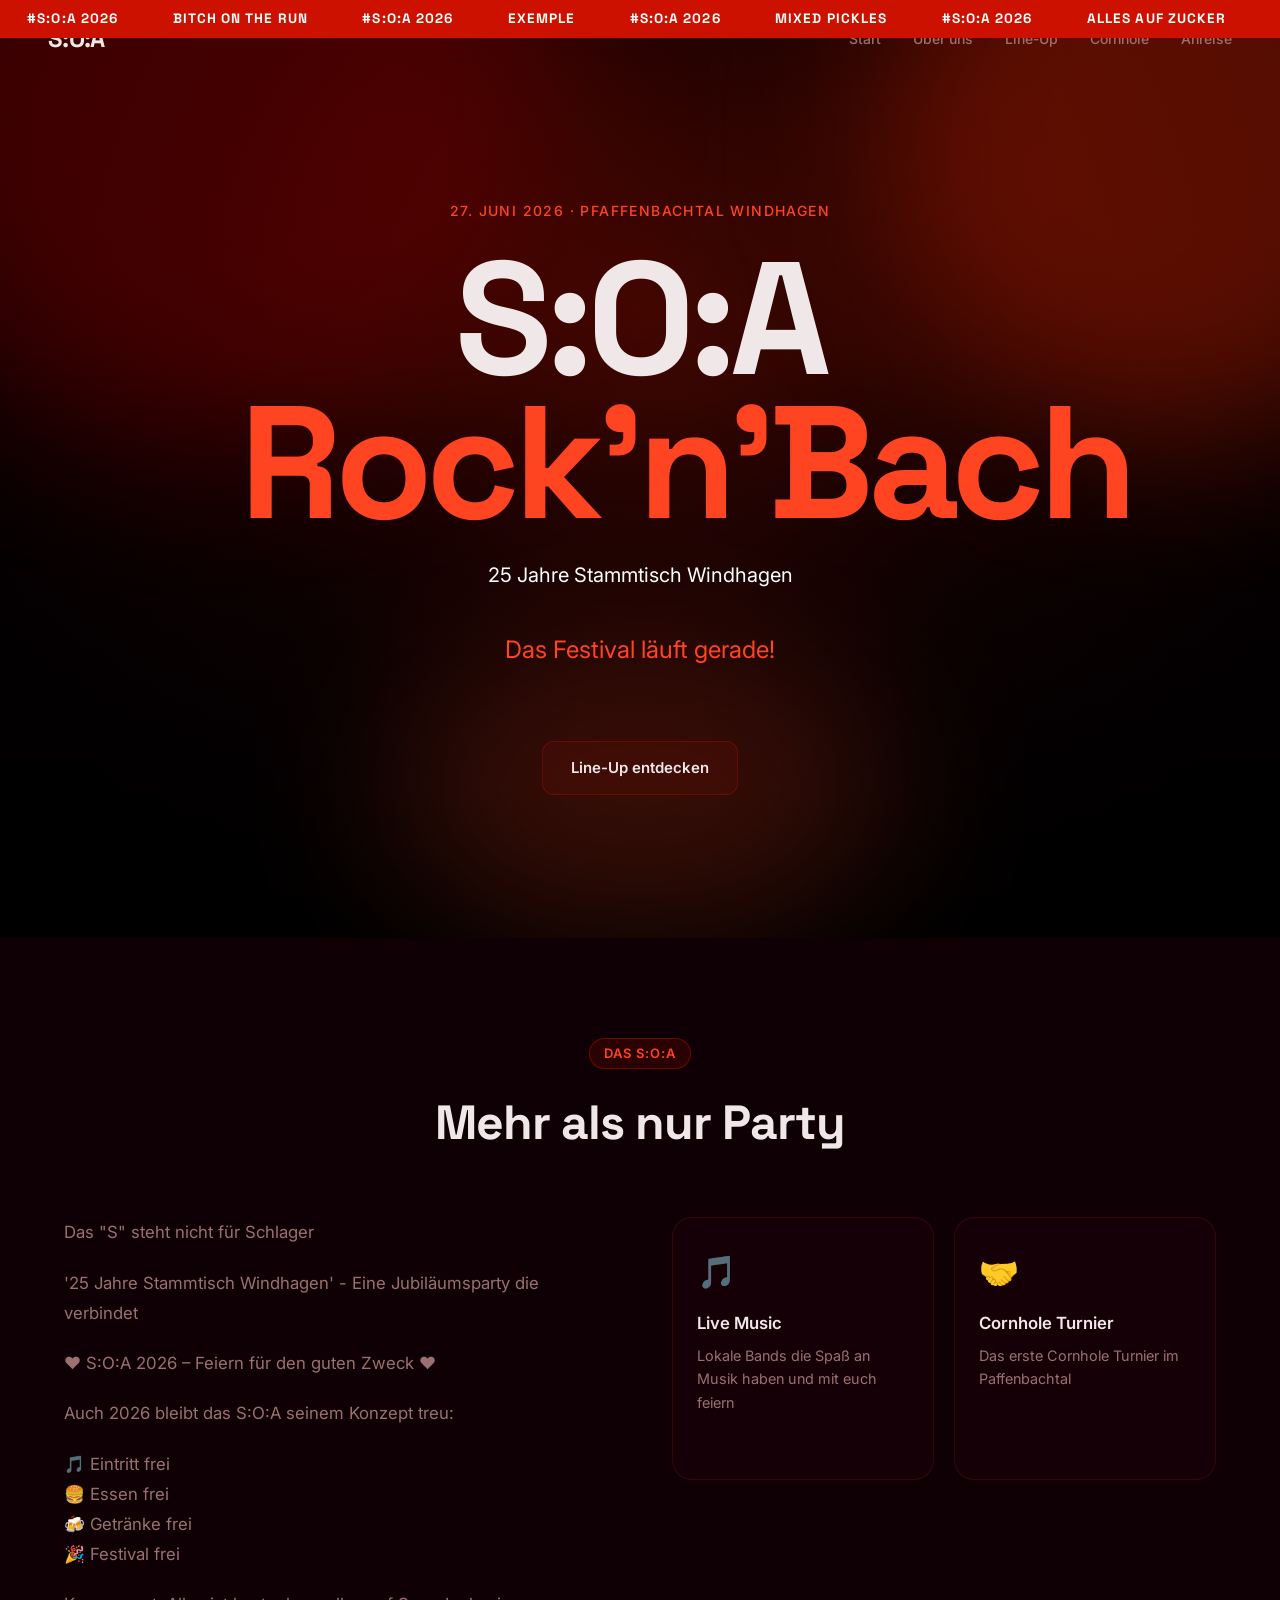
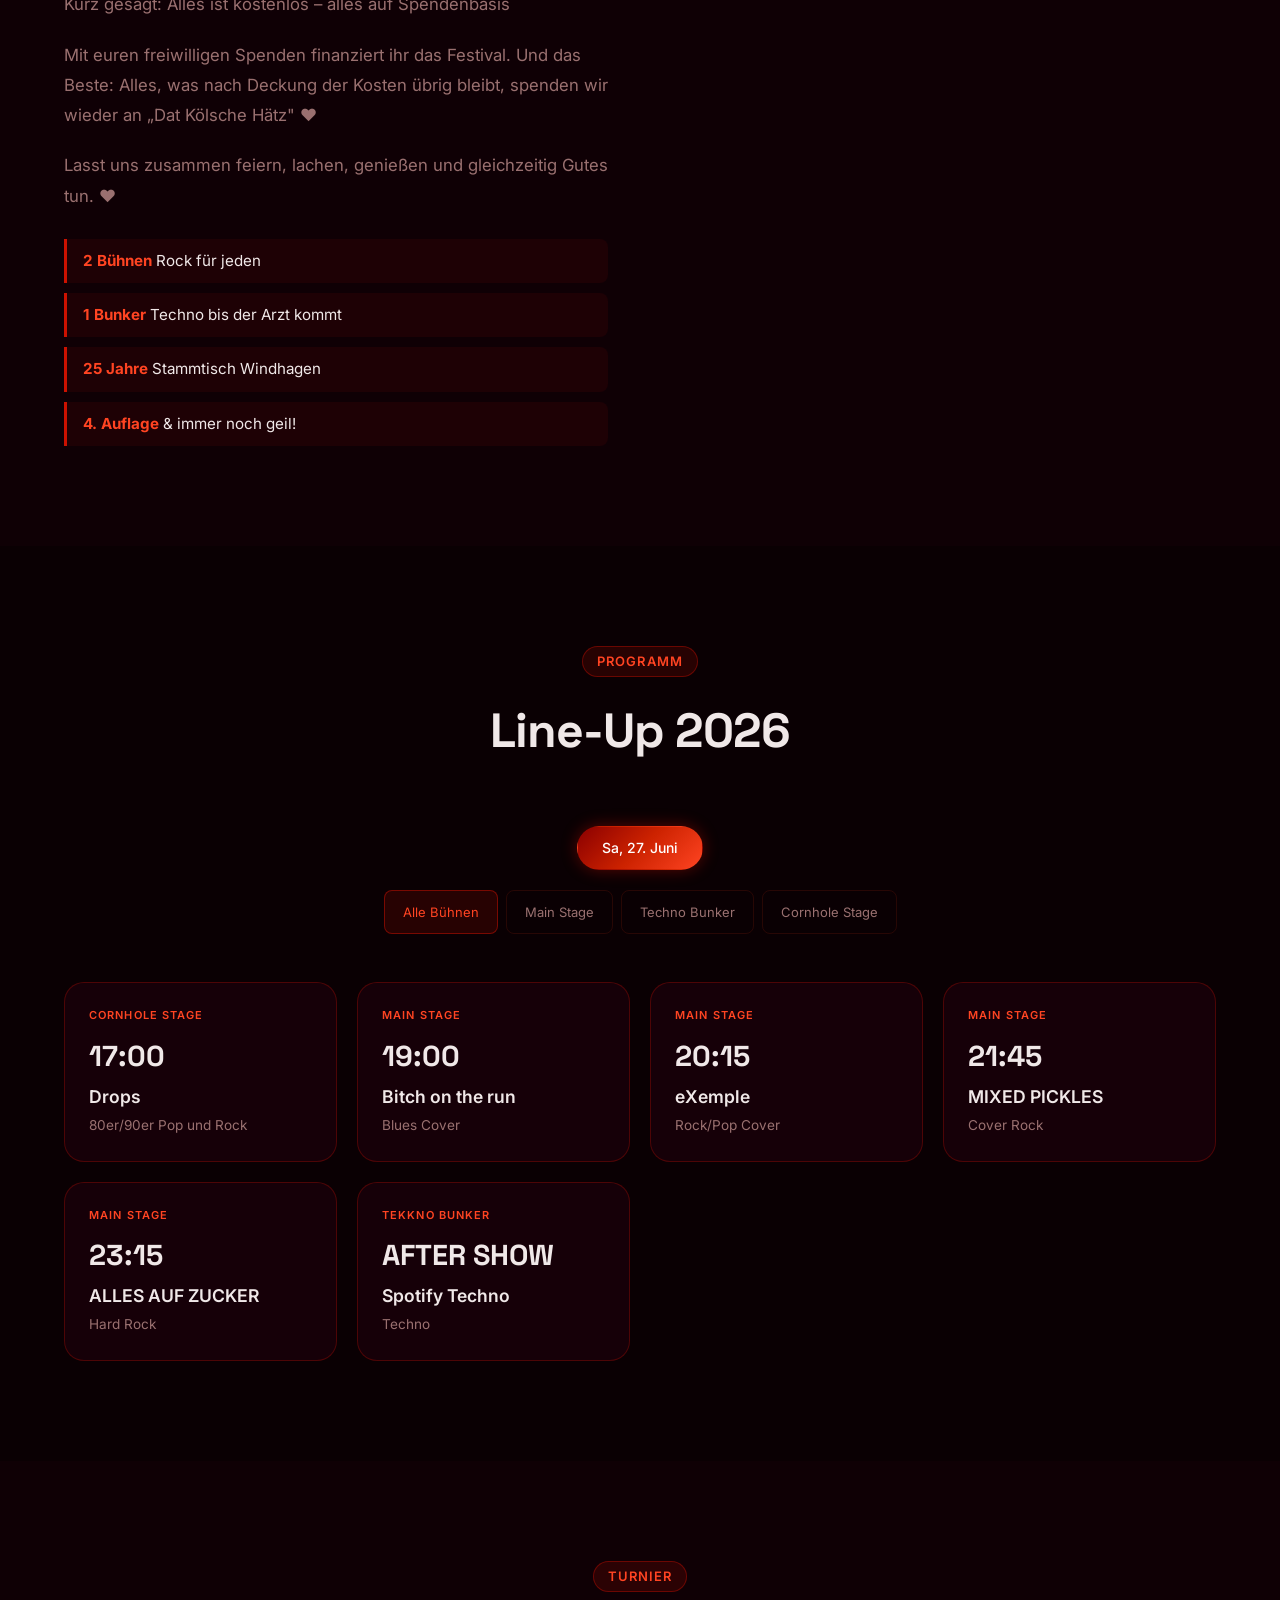
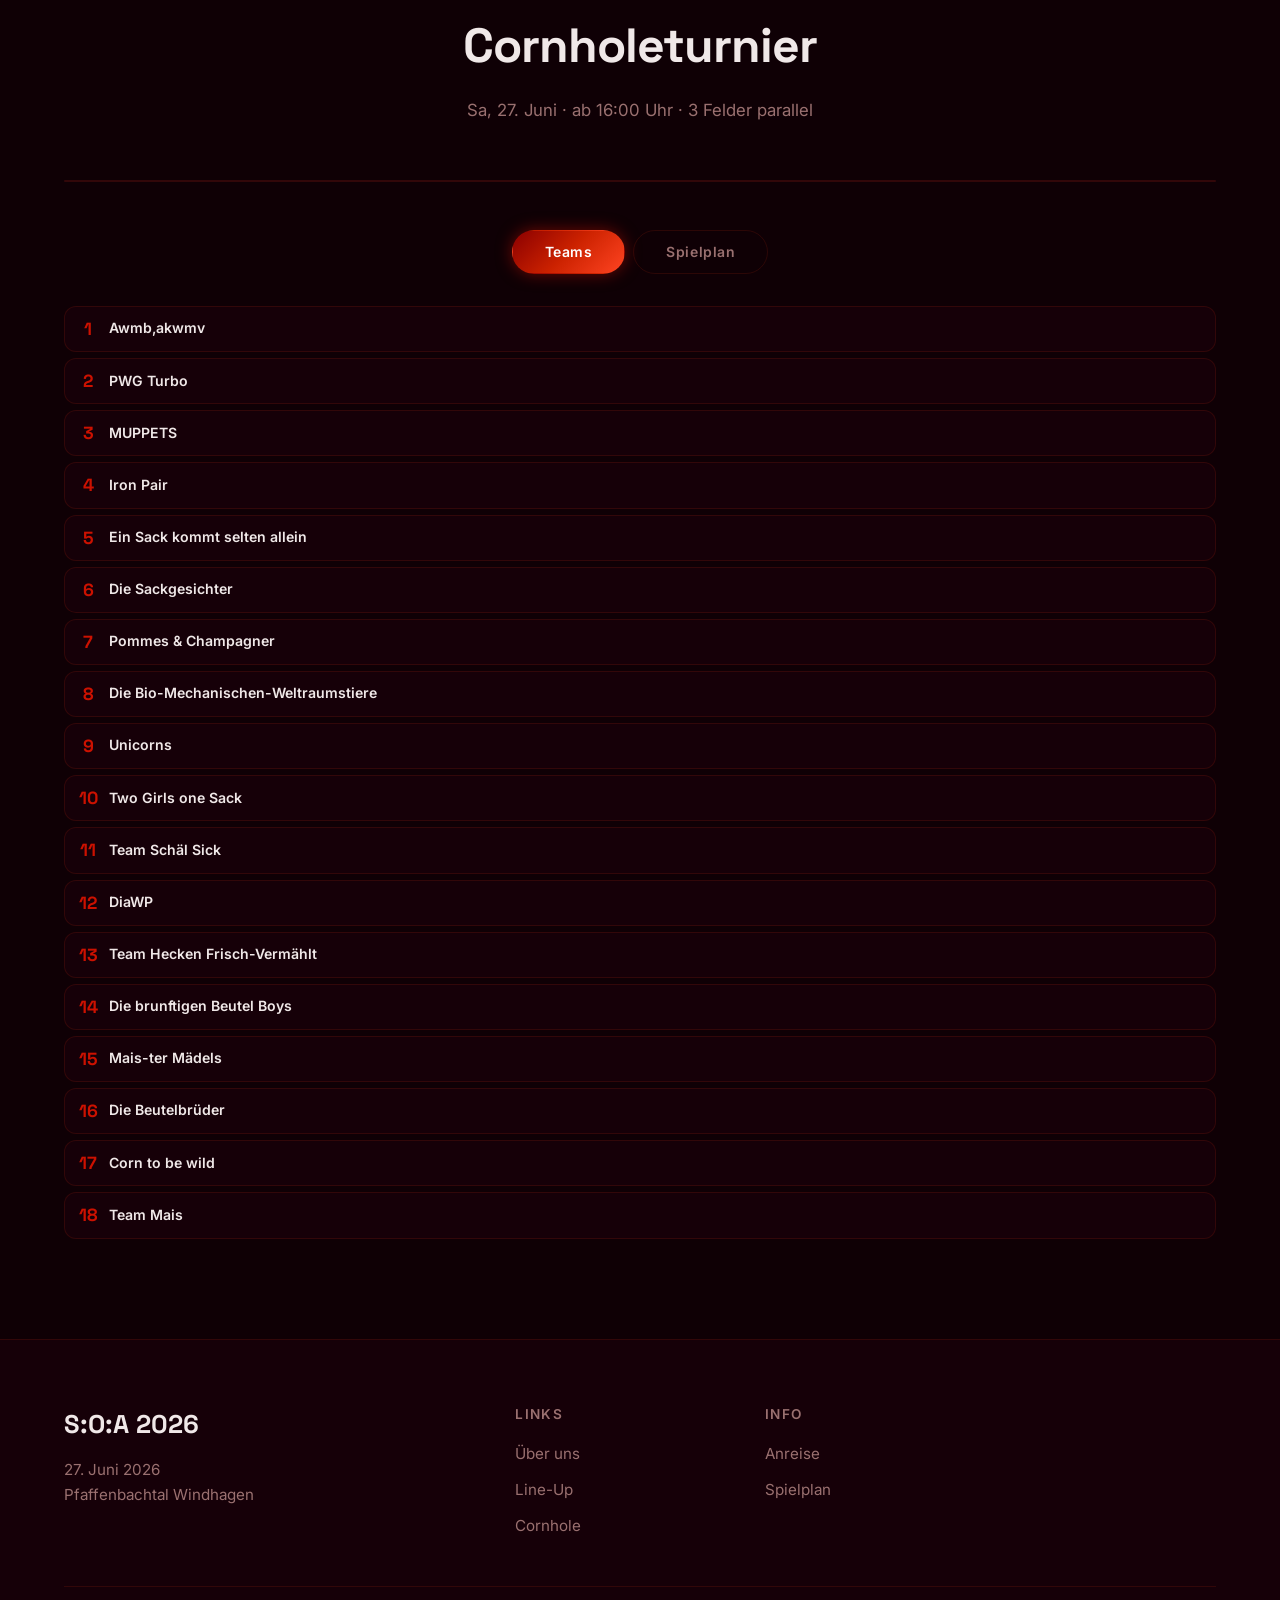
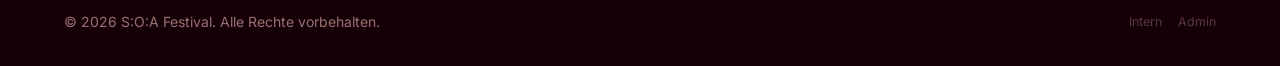
==== commit f946b039: "Laufband/Ticker mit Bandnamen im Header der Hauptseite Co-Authored-By: Claude Sonnet 4.6 <noreply@an" ====
--- a/index.html
+++ b/index.html
@@ -9,6 +9,12 @@
   <link rel="preconnect" href="https://fonts.gstatic.com" crossorigin />
   <link href="https://fonts.googleapis.com/css2?family=Inter:wght@300;400;500;600;700;900&family=Space+Grotesk:wght@400;500;700&display=swap" rel="stylesheet" />
   <meta name="theme-color" content="#0a0003" />
+  <style>
+    .ticker { overflow:hidden; white-space:nowrap; background:var(--accent); color:#fff; font-family:var(--font-display); font-size:0.85rem; font-weight:700; letter-spacing:0.08em; text-transform:uppercase; padding:8px 0; position:relative; z-index:100; }
+    .ticker__track { display:inline-block; animation:ticker 20s linear infinite; }
+    .ticker__track span { padding:0 2em; }
+    @keyframes ticker { 0%{transform:translateX(0)} 100%{transform:translateX(-50%)} }
+  </style>
 </head>
 <body>
 
@@ -30,6 +36,13 @@
       <li><a href="anreise.html" class="nav__link">Anreise</a></li>
     </ul>
   </nav>
+
+  <!-- TICKER -->
+  <div class="ticker" aria-hidden="true">
+    <div class="ticker__track">
+      <span>#S:O:A 2026</span><span>BITCH ON THE RUN</span><span>#S:O:A 2026</span><span>EXEMPLE</span><span>#S:O:A 2026</span><span>MIXED PICKLES</span><span>#S:O:A 2026</span><span>ALLES AUF ZUCKER</span><span>#S:O:A 2026</span><span>BITCH ON THE RUN</span><span>#S:O:A 2026</span><span>EXEMPLE</span><span>#S:O:A 2026</span><span>MIXED PICKLES</span><span>#S:O:A 2026</span><span>ALLES AUF ZUCKER</span>
+    </div>
+  </div>
 
   <!-- HERO -->
   <section class="hero" id="home">
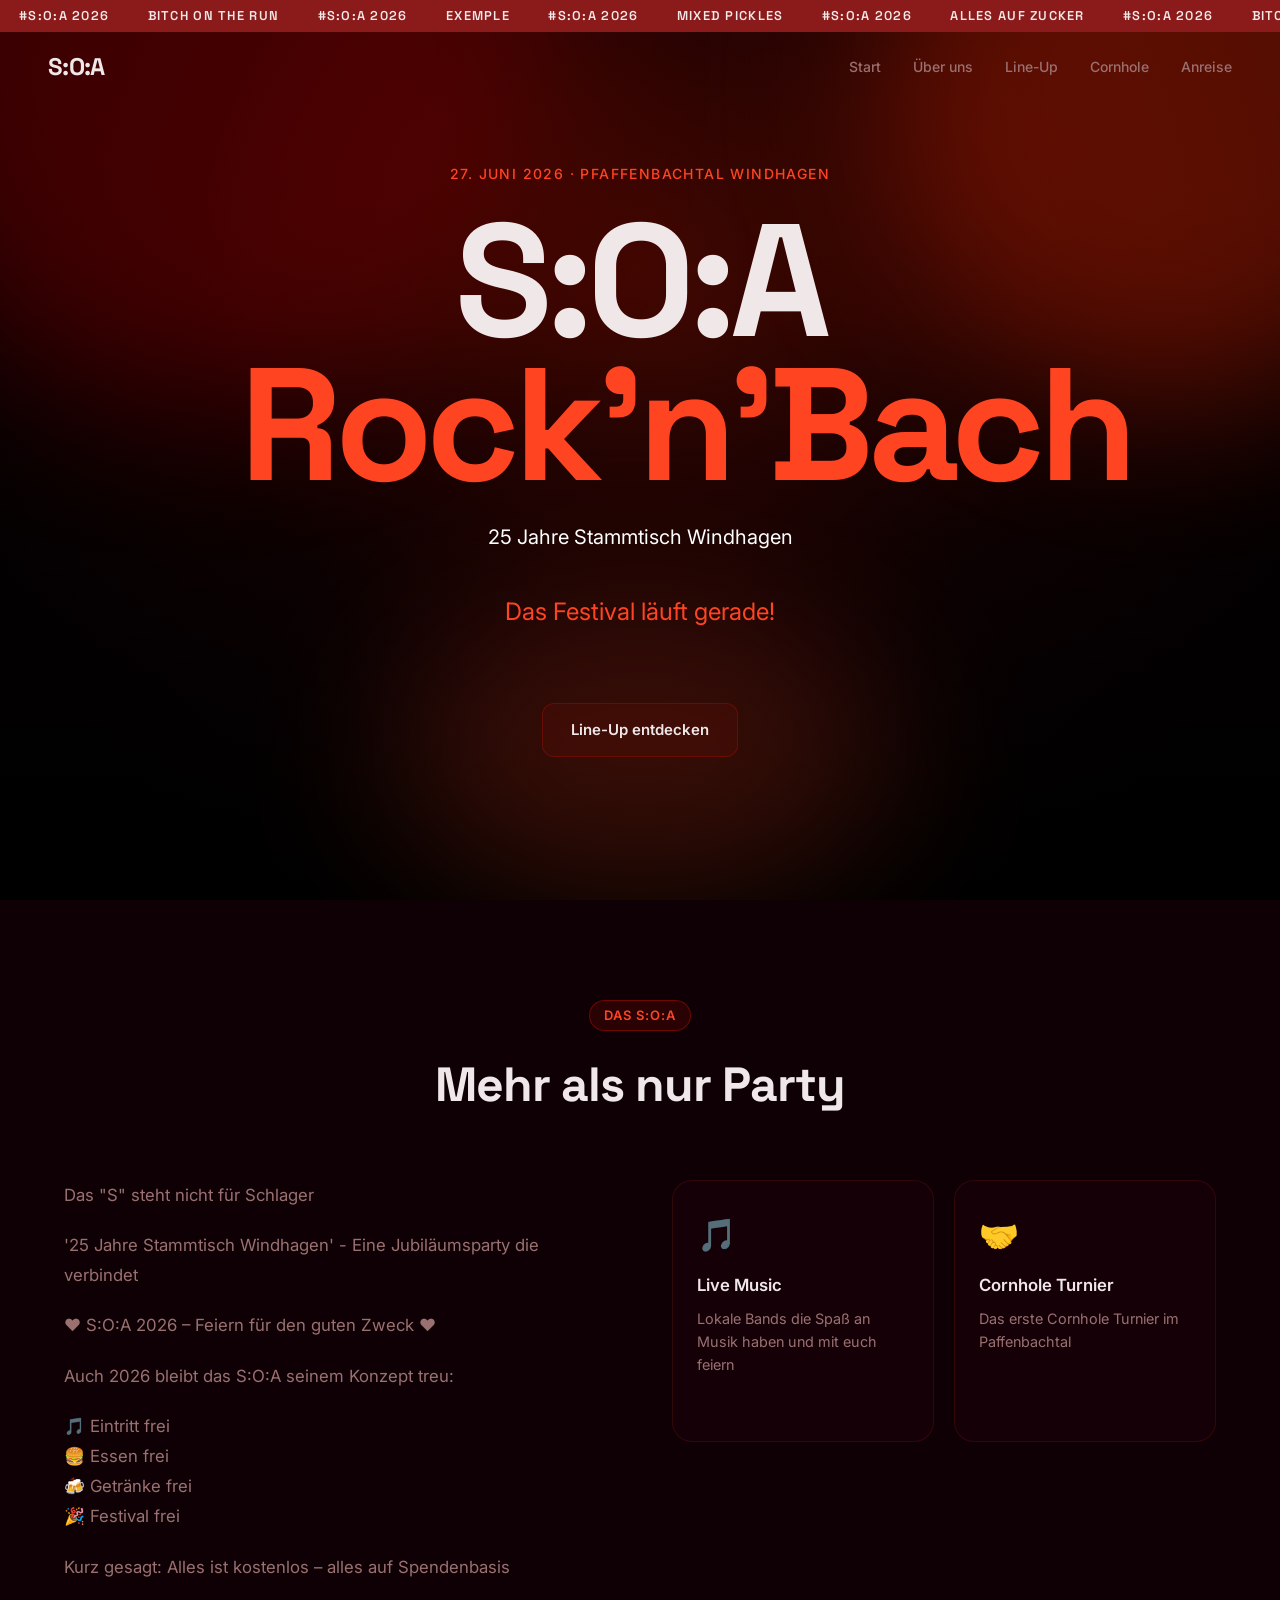
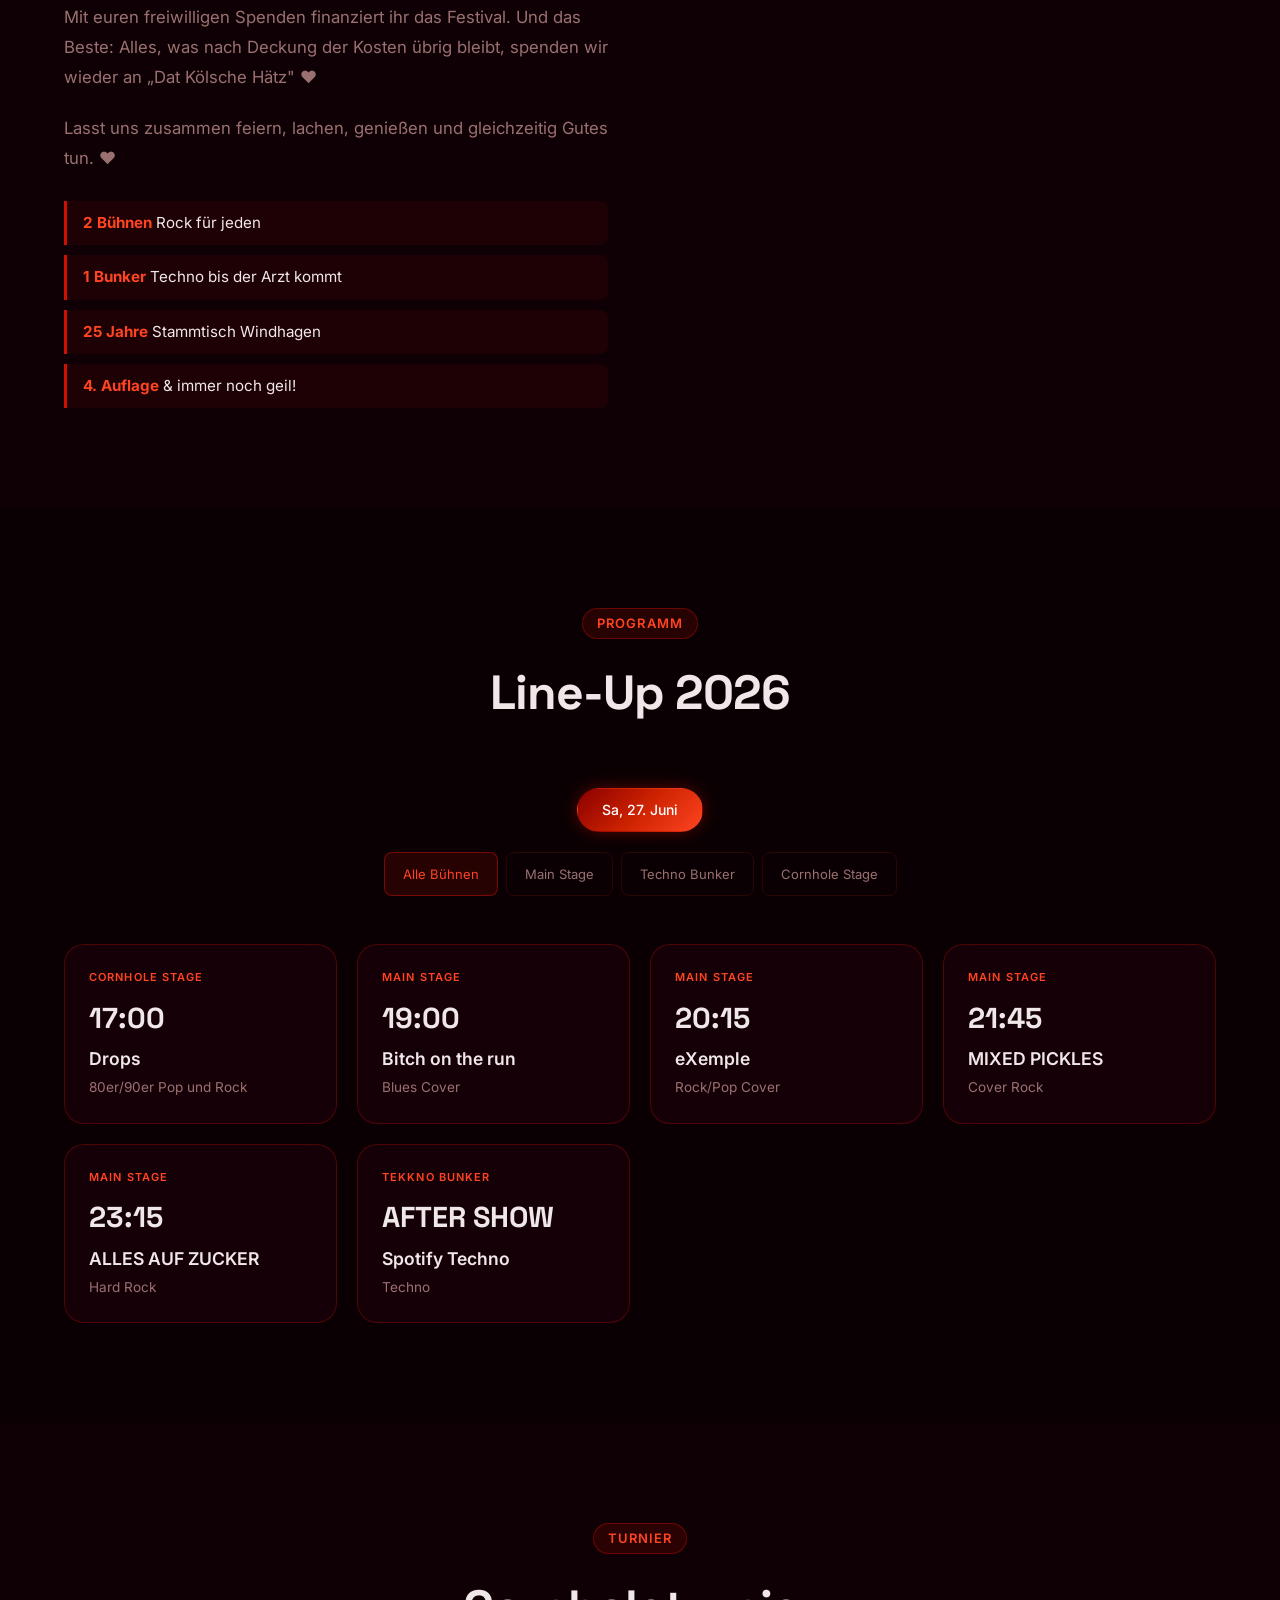
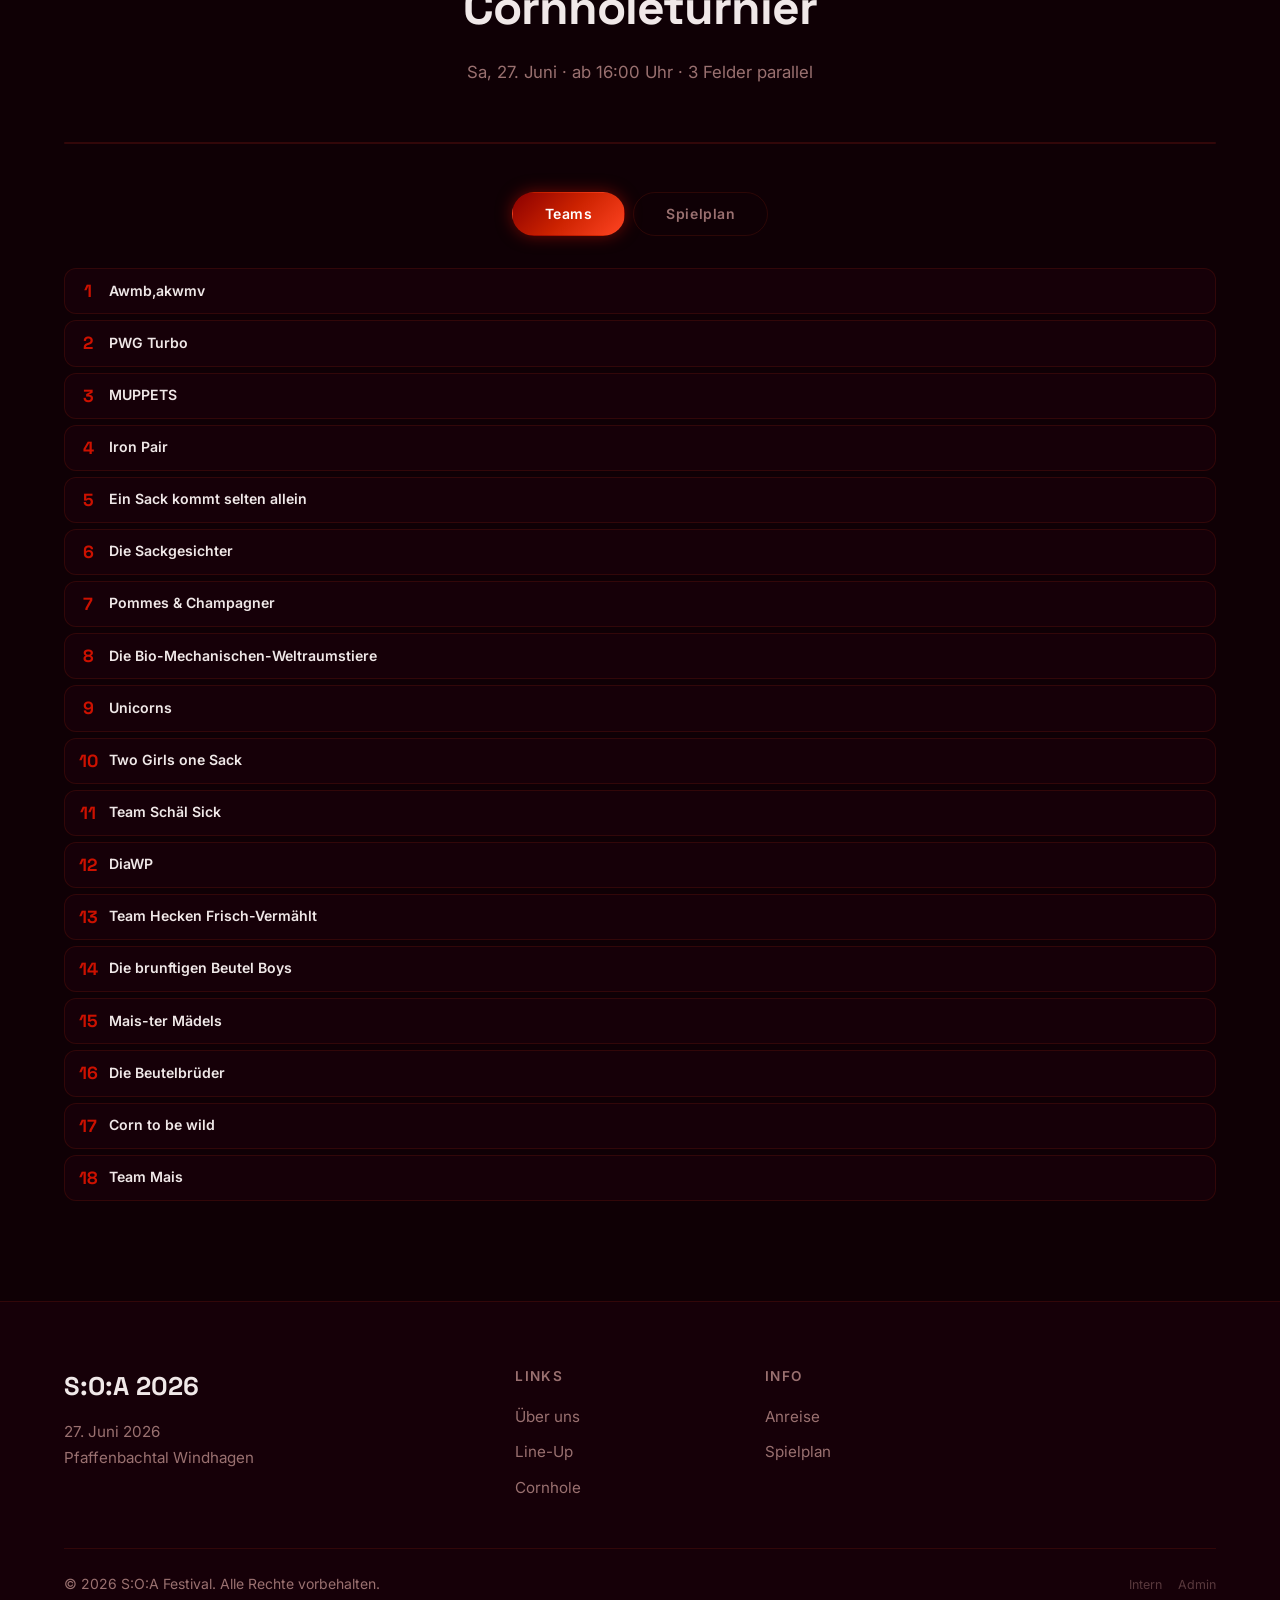
==== commit e910a3e7: "Ticker: Nav-Überlagerung beheben, nahtlose Schleife, dezenteres Rot Co-Authored-By: Claude Sonnet 4." ====
--- a/index.html
+++ b/index.html
@@ -10,10 +10,11 @@
   <link href="https://fonts.googleapis.com/css2?family=Inter:wght@300;400;500;600;700;900&family=Space+Grotesk:wght@400;500;700&display=swap" rel="stylesheet" />
   <meta name="theme-color" content="#0a0003" />
   <style>
-    .ticker { overflow:hidden; white-space:nowrap; background:var(--accent); color:#fff; font-family:var(--font-display); font-size:0.85rem; font-weight:700; letter-spacing:0.08em; text-transform:uppercase; padding:8px 0; position:relative; z-index:100; }
-    .ticker__track { display:inline-block; animation:ticker 20s linear infinite; }
-    .ticker__track span { padding:0 2em; }
+    .ticker { overflow:hidden; white-space:nowrap; background:#8b1a1a; color:rgba(255,255,255,0.9); font-family:var(--font-display); font-size:0.8rem; font-weight:600; letter-spacing:0.1em; text-transform:uppercase; padding:6px 0; position:fixed; top:0; left:0; right:0; z-index:99; }
+    .ticker__track { display:flex; width:max-content; animation:ticker 25s linear infinite; }
+    .ticker__track span { flex-shrink:0; padding:0 1.5em; }
     @keyframes ticker { 0%{transform:translateX(0)} 100%{transform:translateX(-50%)} }
+    .nav { top:28px !important; }
   </style>
 </head>
 <body>
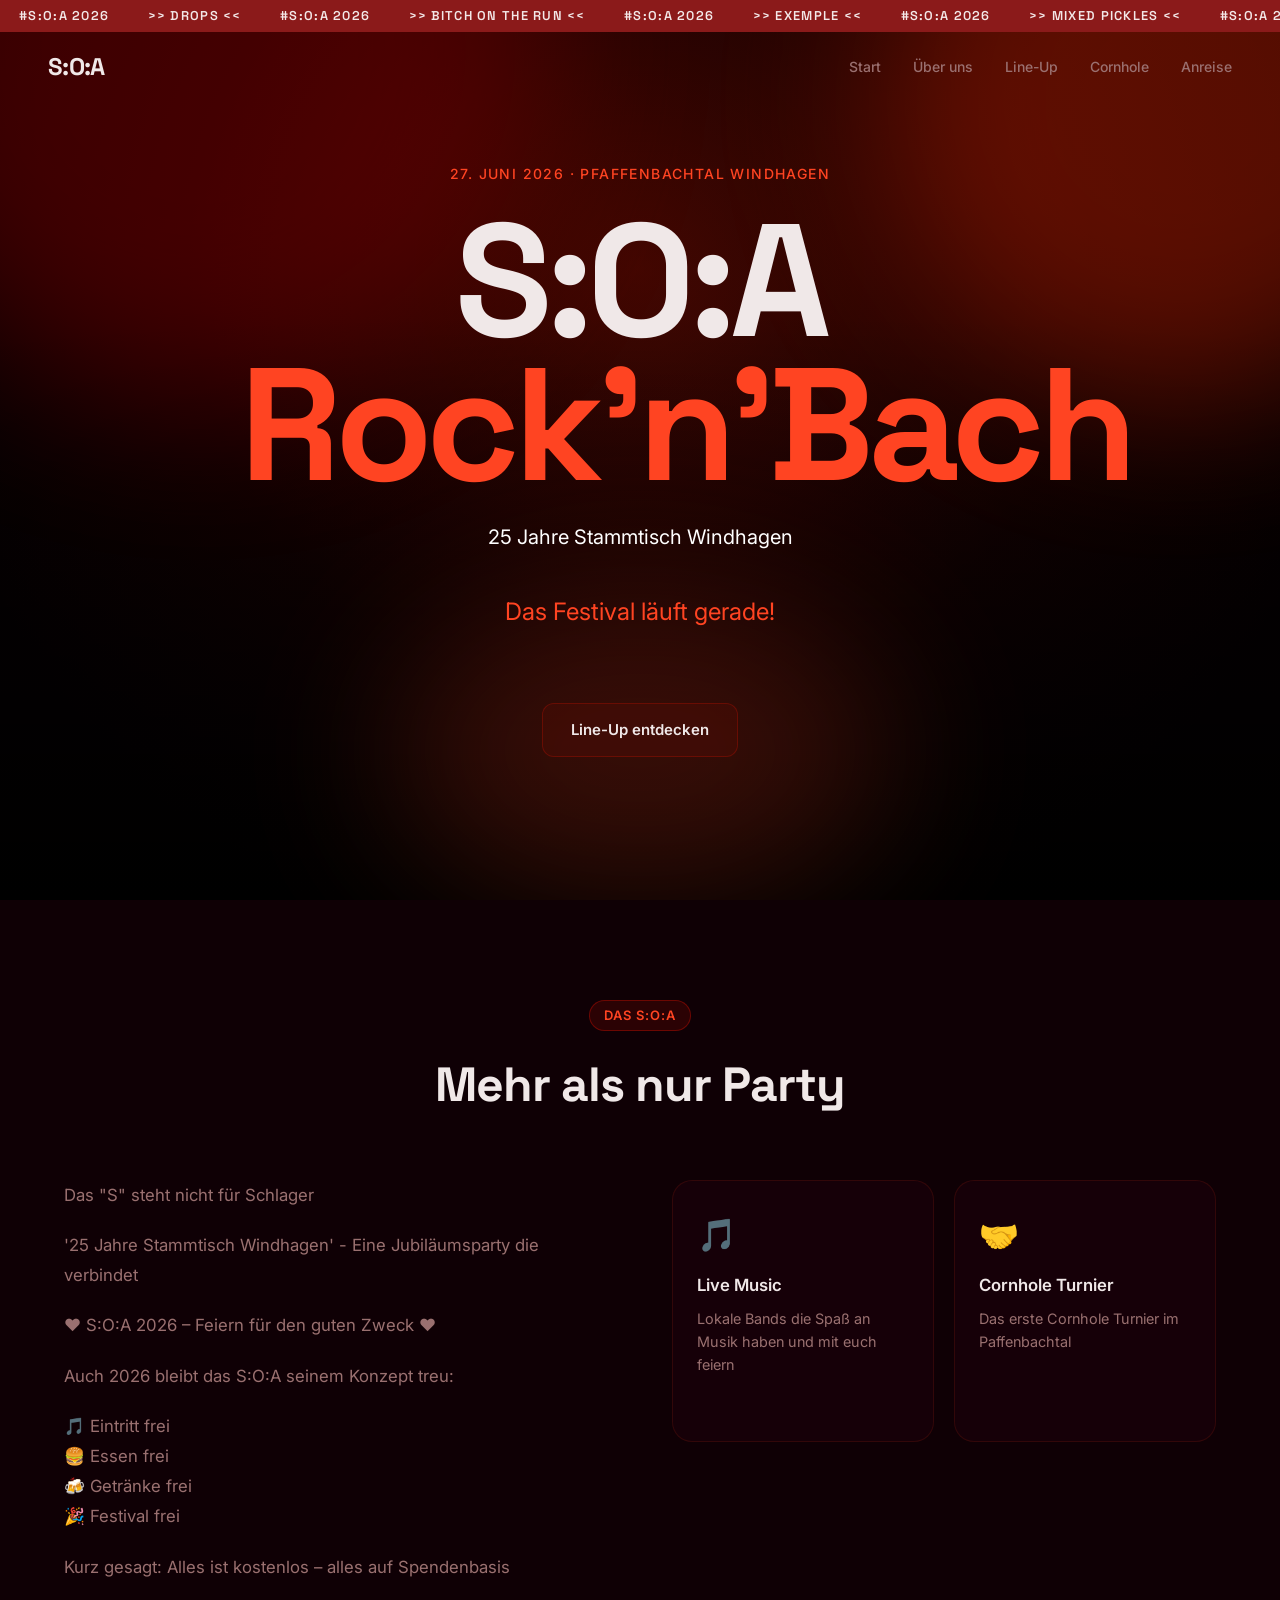
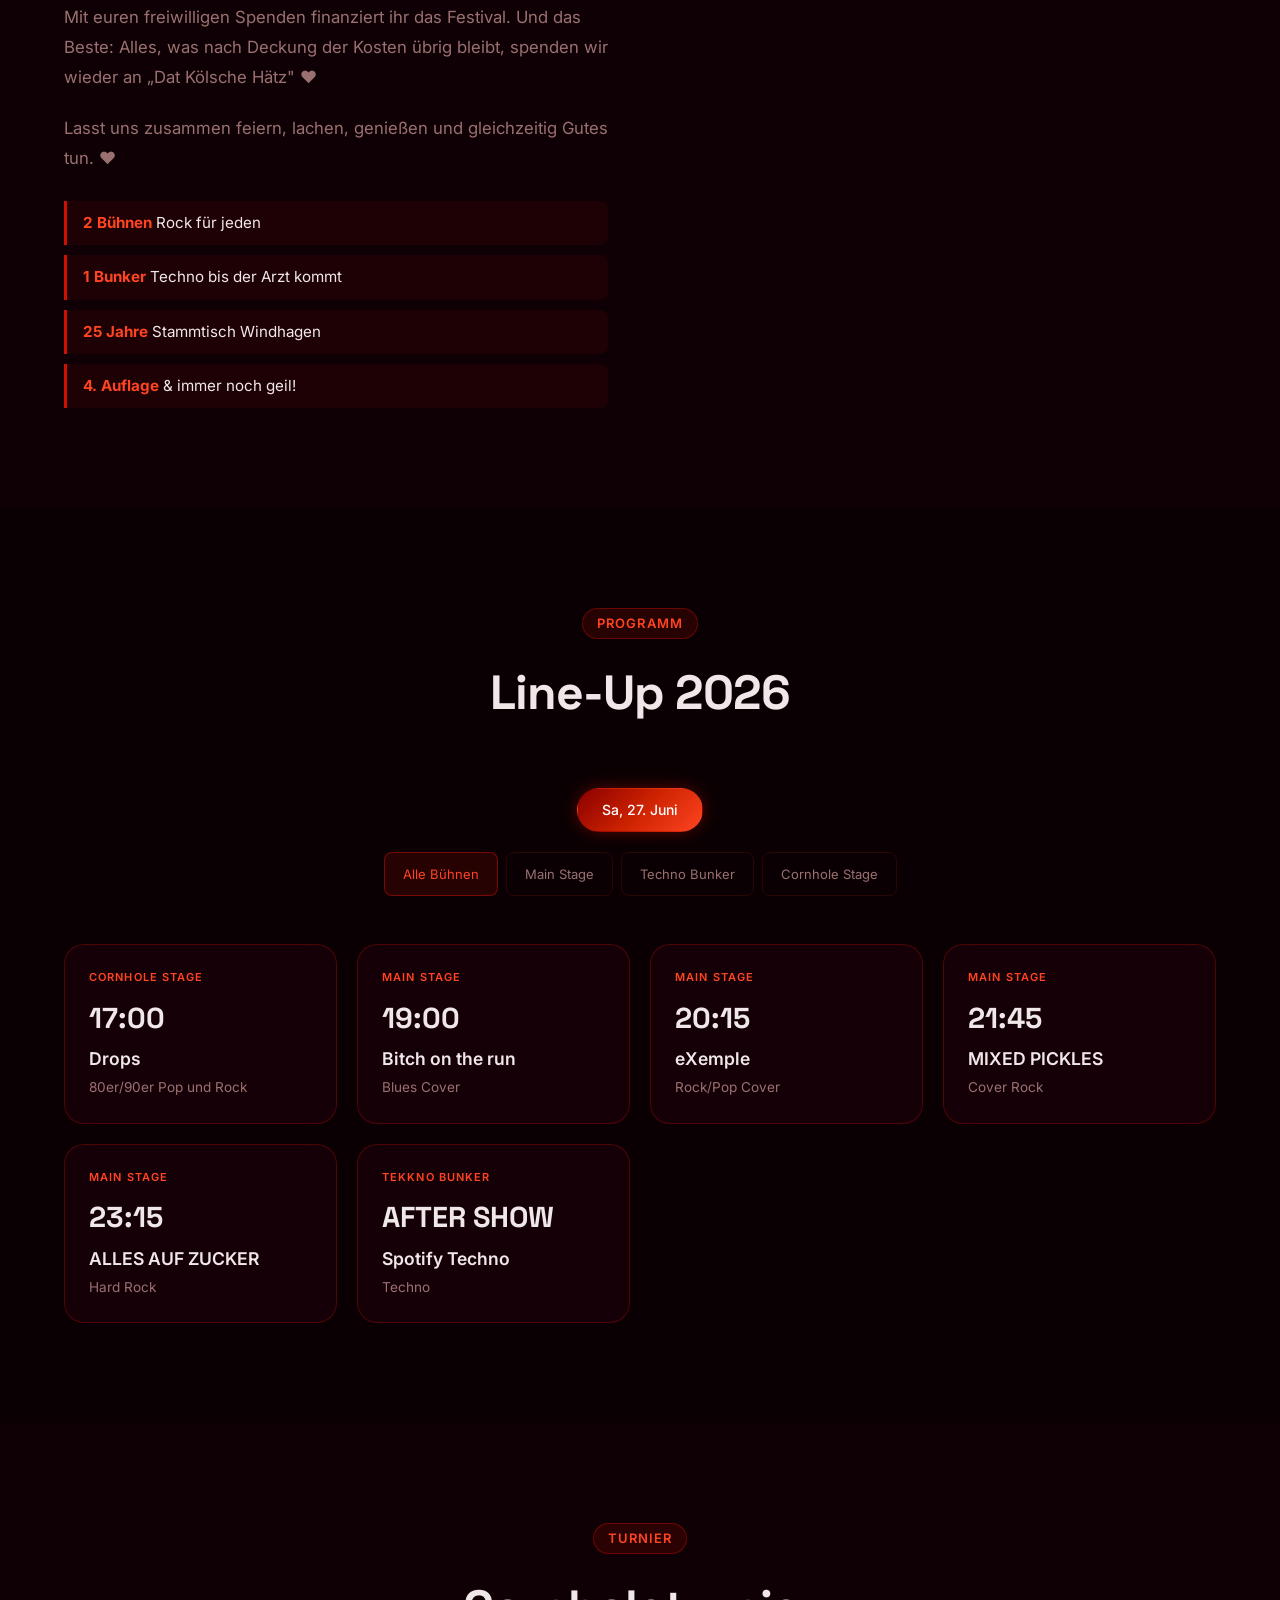
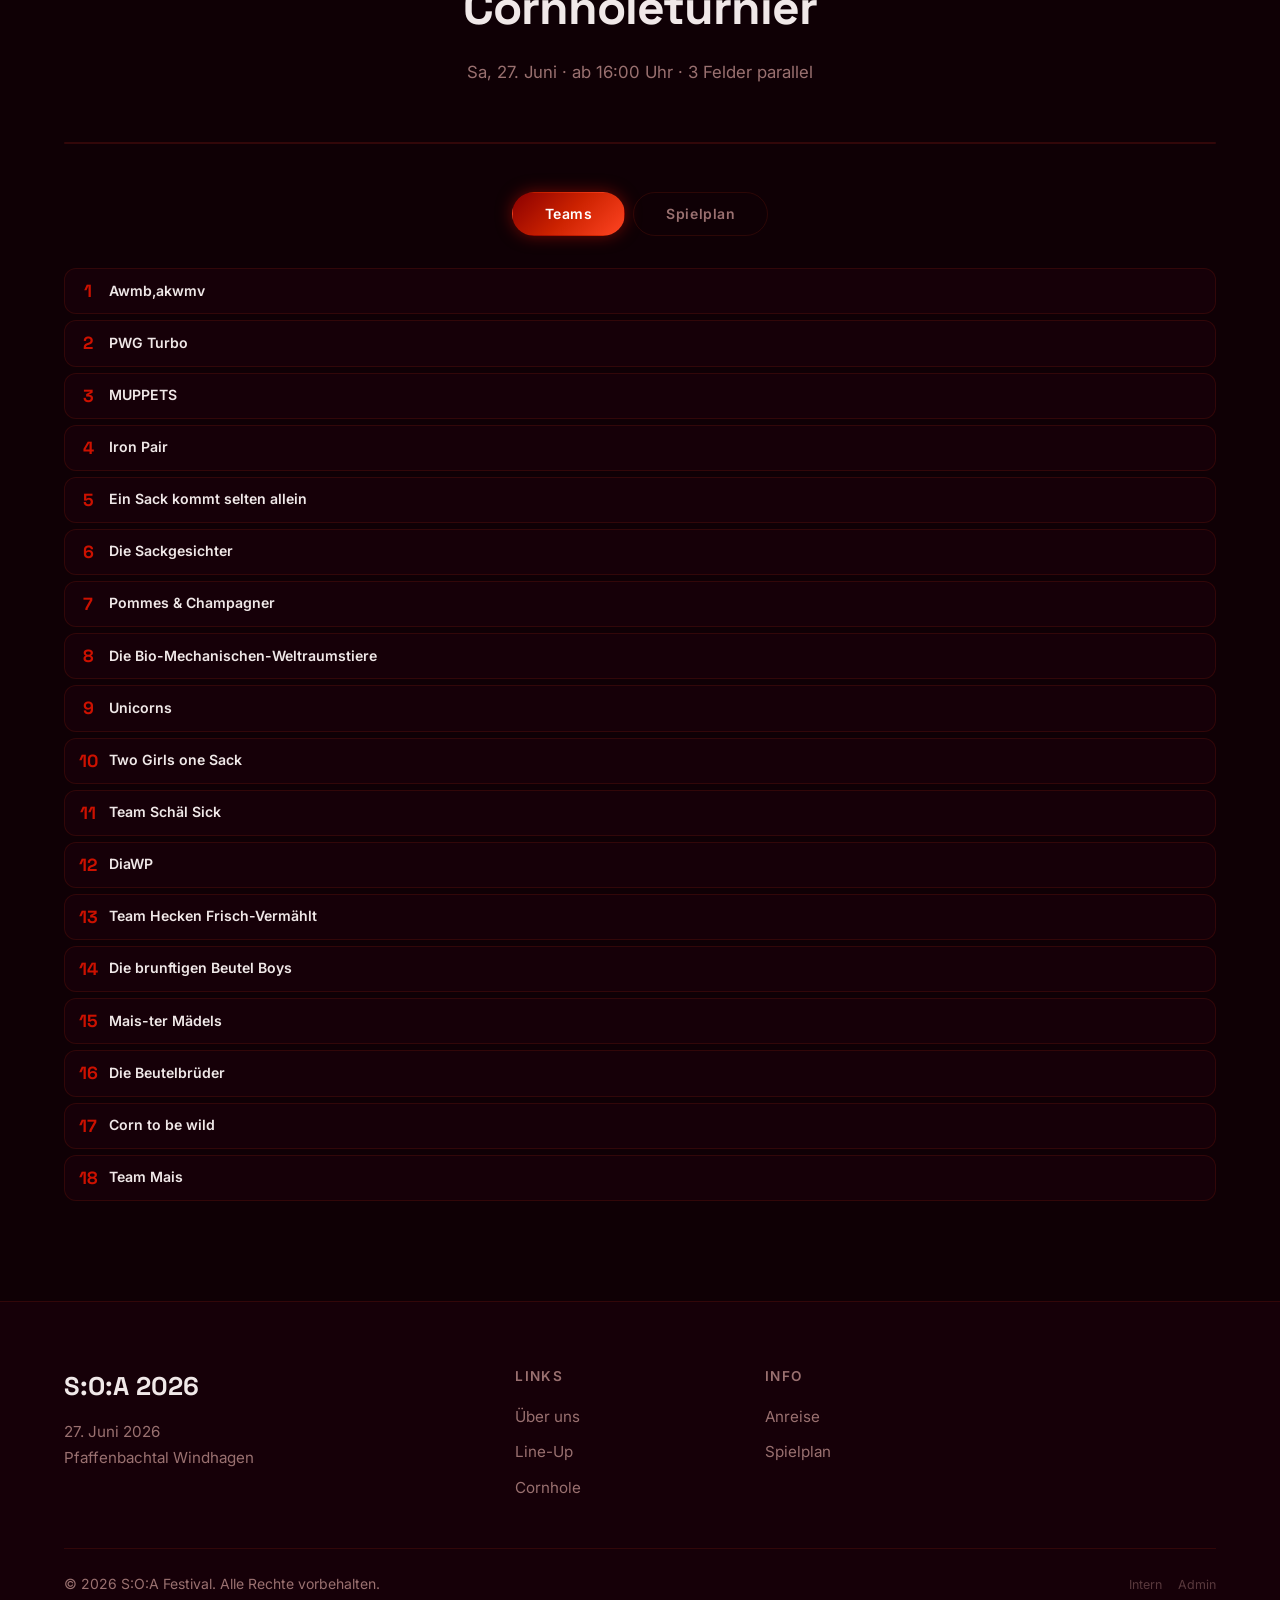
==== commit 8287c067: "Laufband-Text aktualisiert: DROPS hinzugefügt, >> << Klammern um Bandnamen Co-Authored-By: Claude So" ====
--- a/index.html
+++ b/index.html
@@ -41,7 +41,7 @@
   <!-- TICKER -->
   <div class="ticker" aria-hidden="true">
     <div class="ticker__track">
-      <span>#S:O:A 2026</span><span>BITCH ON THE RUN</span><span>#S:O:A 2026</span><span>EXEMPLE</span><span>#S:O:A 2026</span><span>MIXED PICKLES</span><span>#S:O:A 2026</span><span>ALLES AUF ZUCKER</span><span>#S:O:A 2026</span><span>BITCH ON THE RUN</span><span>#S:O:A 2026</span><span>EXEMPLE</span><span>#S:O:A 2026</span><span>MIXED PICKLES</span><span>#S:O:A 2026</span><span>ALLES AUF ZUCKER</span>
+      <span>#S:O:A 2026</span><span>&gt;&gt; DROPS &lt;&lt;</span><span>#S:O:A 2026</span><span>&gt;&gt; BITCH ON THE RUN &lt;&lt;</span><span>#S:O:A 2026</span><span>&gt;&gt; EXEMPLE &lt;&lt;</span><span>#S:O:A 2026</span><span>&gt;&gt; MIXED PICKLES &lt;&lt;</span><span>#S:O:A 2026</span><span>&gt;&gt; ALLES AUF ZUCKER &lt;&lt;</span><span>#S:O:A 2026</span><span>&gt;&gt; DROPS &lt;&lt;</span><span>#S:O:A 2026</span><span>&gt;&gt; BITCH ON THE RUN &lt;&lt;</span><span>#S:O:A 2026</span><span>&gt;&gt; EXEMPLE &lt;&lt;</span><span>#S:O:A 2026</span><span>&gt;&gt; MIXED PICKLES &lt;&lt;</span><span>#S:O:A 2026</span><span>&gt;&gt; ALLES AUF ZUCKER &lt;&lt;</span>
     </div>
   </div>
 
@@ -259,7 +259,7 @@
       51:"🌧️",53:"🌧️",55:"🌧️",61:"🌧️",63:"🌧️",65:"🌧️",
       71:"❄️",73:"❄️",75:"❄️",80:"🌦️",81:"🌦️",82:"🌦️",
       95:"⛈️",96:"⛈️",99:"⛈️"};
-    var DAYS = {"2026-06-26":"Fr, 26.","2026-06-27":"Sa, 27.","2026-06-28":"So, 28."};
+    var DAYS = {"2026-06-26":"Fr, 26. Juni","2026-06-27":"Sa, 27. Juni","2026-06-28":"So, 28. Juni"};
     var url = "https://api.brightsky.dev/weather?lat=50.63&lon=7.35&date=2026-06-26&last_date=2026-06-29&tz=Europe/Berlin";
     fetch(url).then(function(r){return r.json()}).then(function(d){
       var el = document.getElementById("weather");
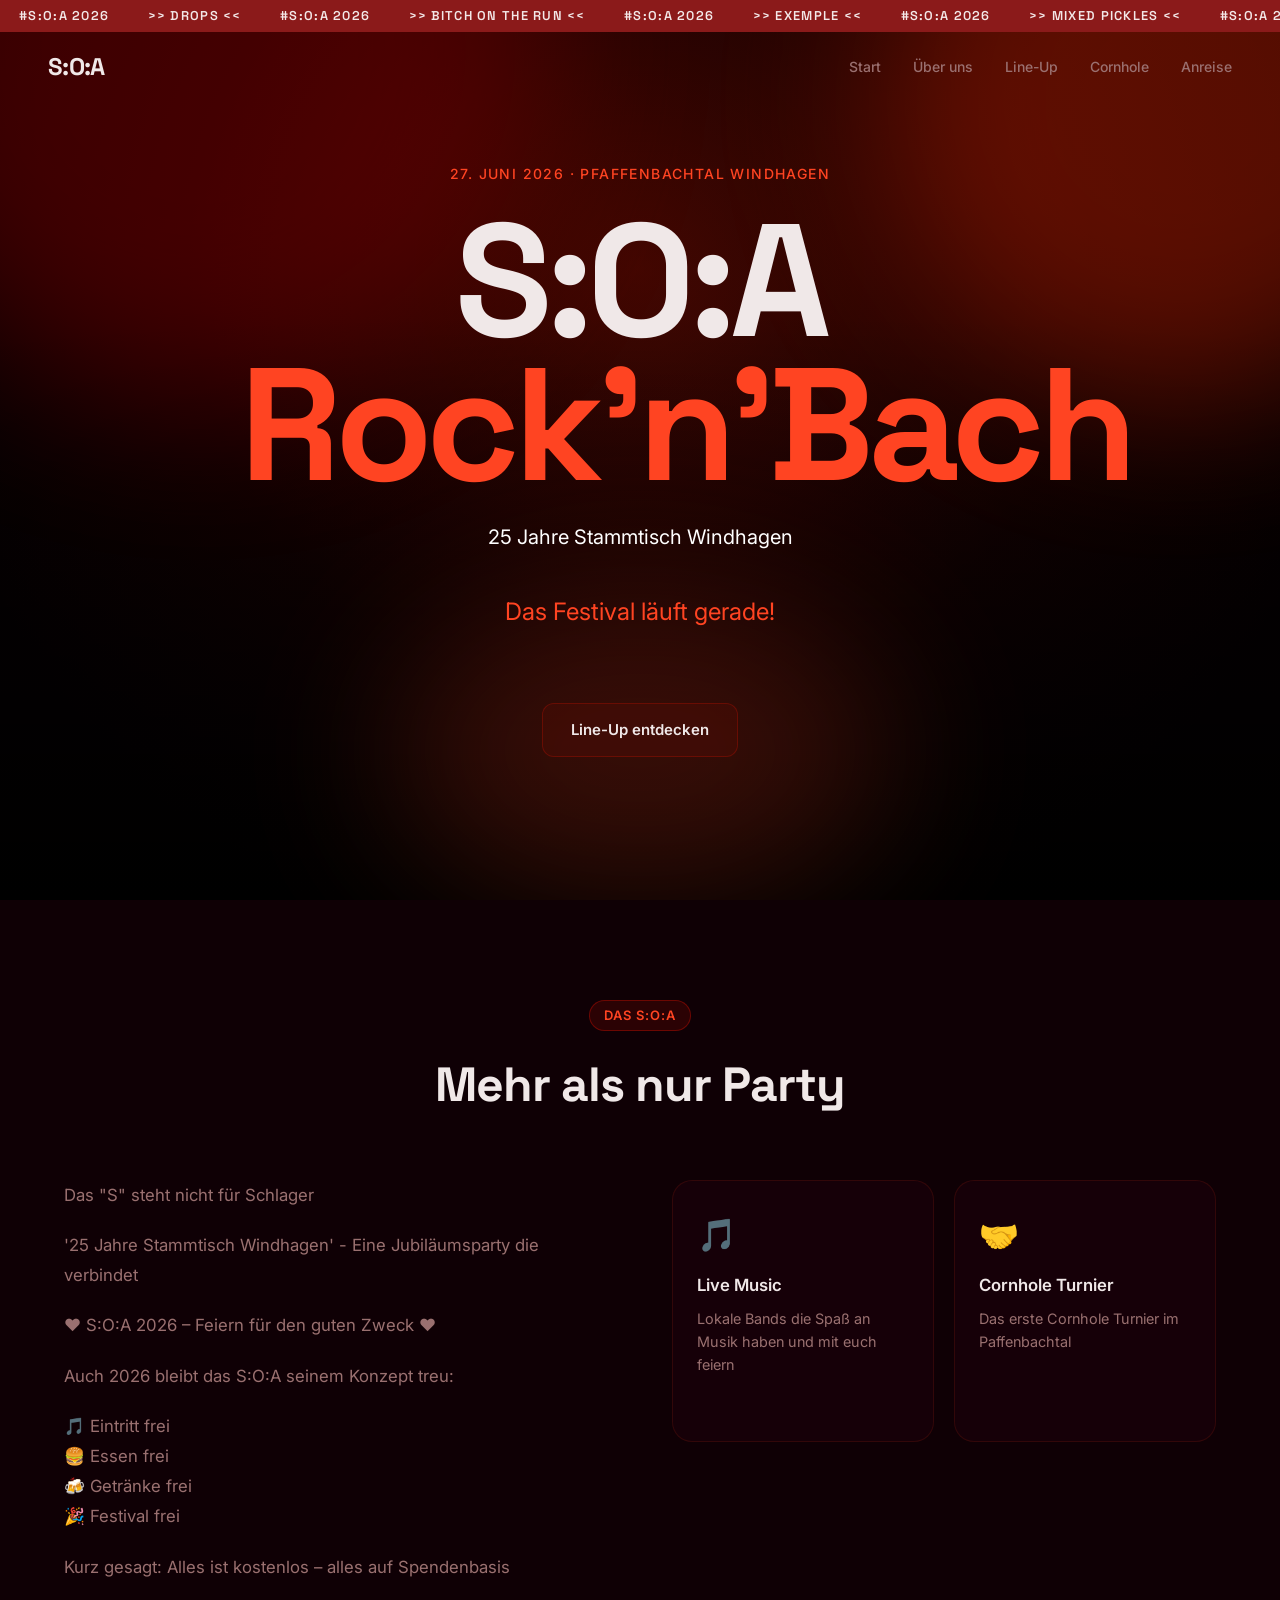
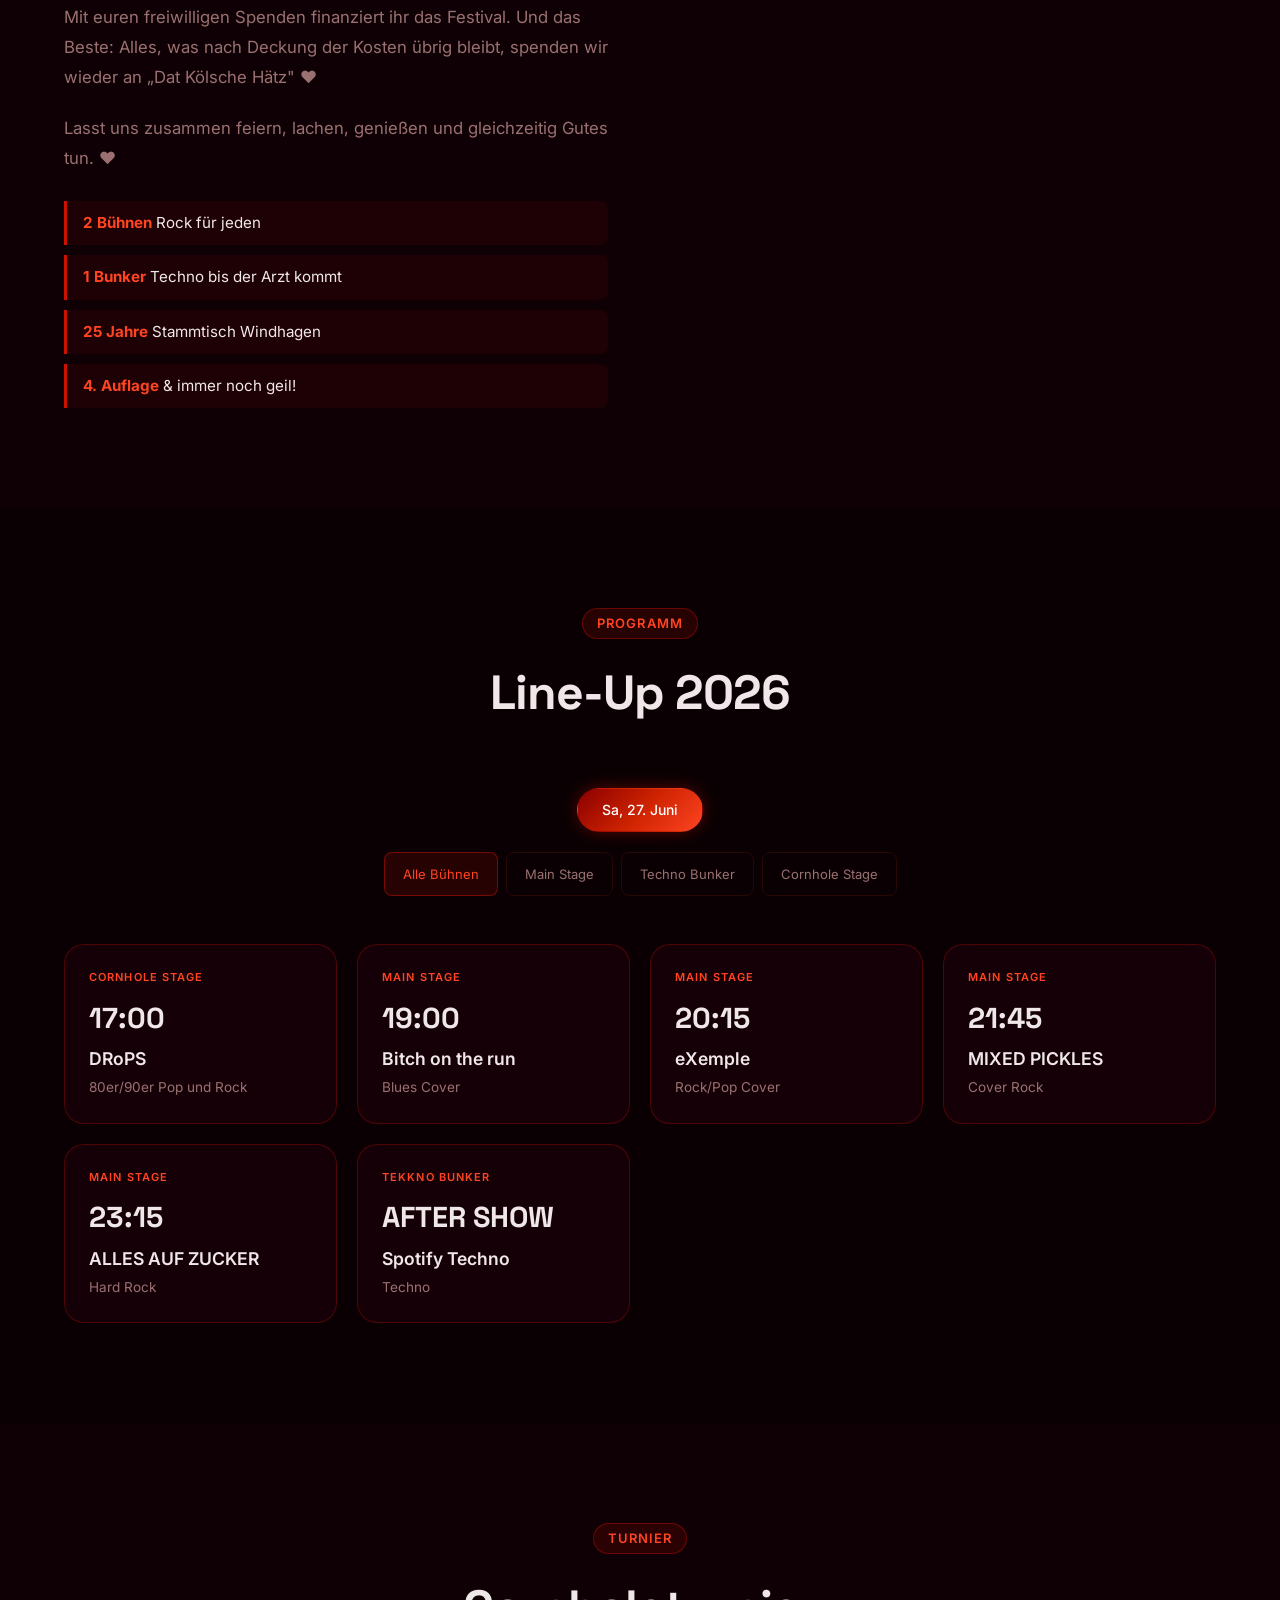
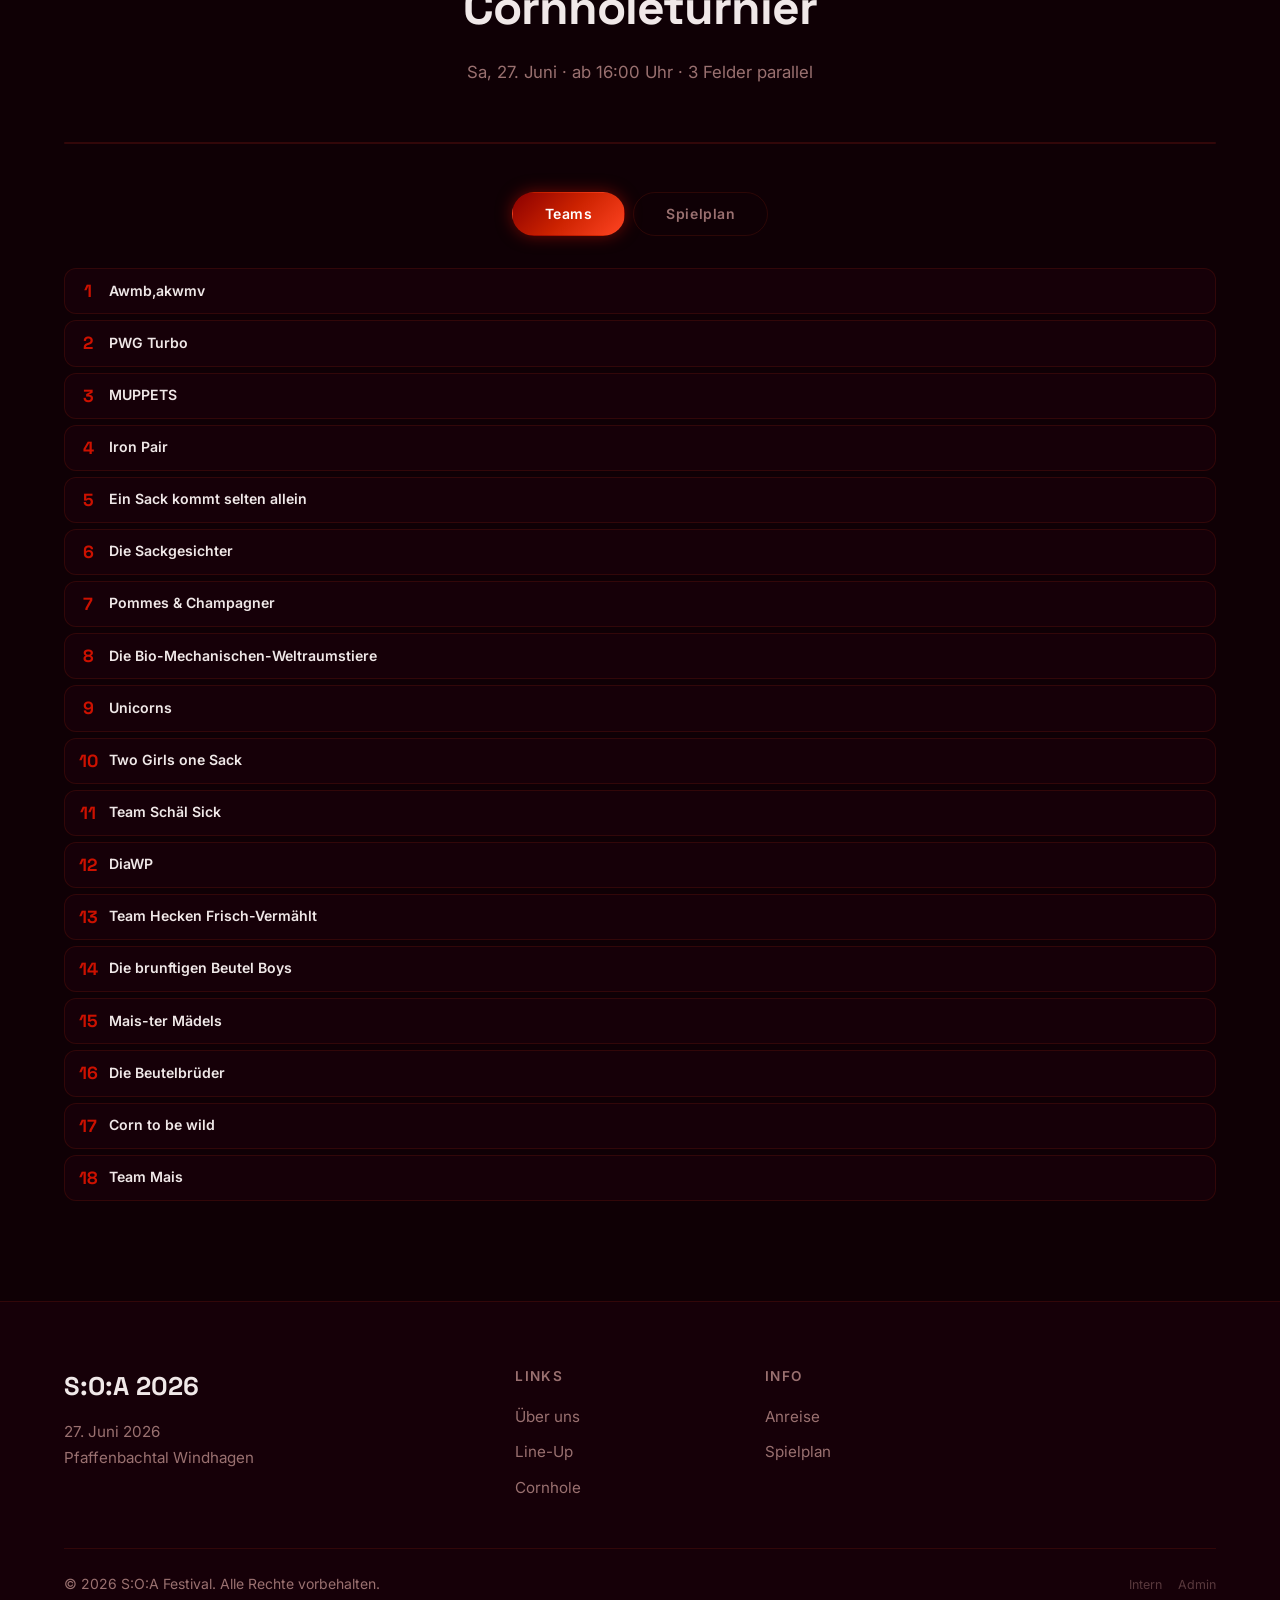
==== commit ab21a140: "Drops -> DRoPS an allen Stellen Co-Authored-By: Claude Sonnet 4.6 <noreply@anthropic.com> Claude-Ses" ====
--- a/index.html
+++ b/index.html
@@ -41,7 +41,7 @@
   <!-- TICKER -->
   <div class="ticker" aria-hidden="true">
     <div class="ticker__track">
-      <span>#S:O:A 2026</span><span>&gt;&gt; DROPS &lt;&lt;</span><span>#S:O:A 2026</span><span>&gt;&gt; BITCH ON THE RUN &lt;&lt;</span><span>#S:O:A 2026</span><span>&gt;&gt; EXEMPLE &lt;&lt;</span><span>#S:O:A 2026</span><span>&gt;&gt; MIXED PICKLES &lt;&lt;</span><span>#S:O:A 2026</span><span>&gt;&gt; ALLES AUF ZUCKER &lt;&lt;</span><span>#S:O:A 2026</span><span>&gt;&gt; DROPS &lt;&lt;</span><span>#S:O:A 2026</span><span>&gt;&gt; BITCH ON THE RUN &lt;&lt;</span><span>#S:O:A 2026</span><span>&gt;&gt; EXEMPLE &lt;&lt;</span><span>#S:O:A 2026</span><span>&gt;&gt; MIXED PICKLES &lt;&lt;</span><span>#S:O:A 2026</span><span>&gt;&gt; ALLES AUF ZUCKER &lt;&lt;</span>
+      <span>#S:O:A 2026</span><span>&gt;&gt; DRoPS &lt;&lt;</span><span>#S:O:A 2026</span><span>&gt;&gt; BITCH ON THE RUN &lt;&lt;</span><span>#S:O:A 2026</span><span>&gt;&gt; EXEMPLE &lt;&lt;</span><span>#S:O:A 2026</span><span>&gt;&gt; MIXED PICKLES &lt;&lt;</span><span>#S:O:A 2026</span><span>&gt;&gt; ALLES AUF ZUCKER &lt;&lt;</span><span>#S:O:A 2026</span><span>&gt;&gt; DRoPS &lt;&lt;</span><span>#S:O:A 2026</span><span>&gt;&gt; BITCH ON THE RUN &lt;&lt;</span><span>#S:O:A 2026</span><span>&gt;&gt; EXEMPLE &lt;&lt;</span><span>#S:O:A 2026</span><span>&gt;&gt; MIXED PICKLES &lt;&lt;</span><span>#S:O:A 2026</span><span>&gt;&gt; ALLES AUF ZUCKER &lt;&lt;</span>
     </div>
   </div>
 
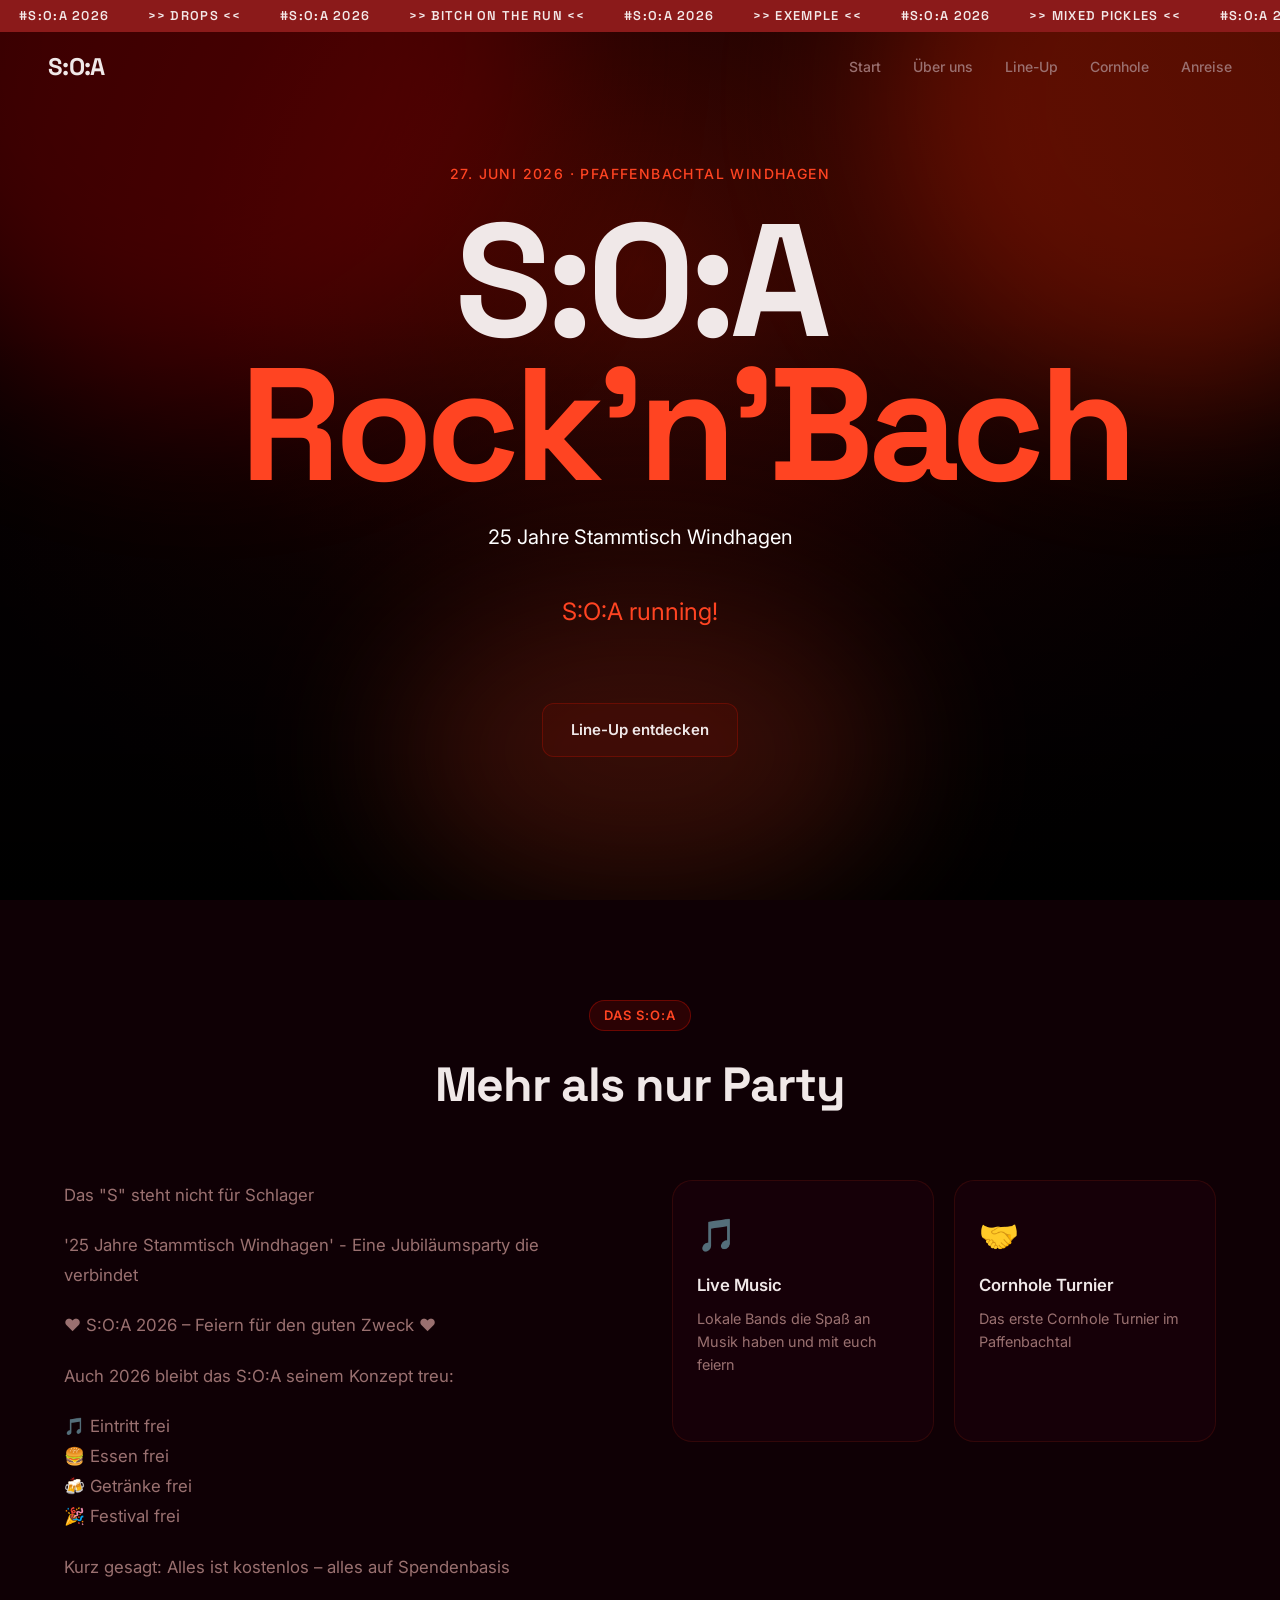
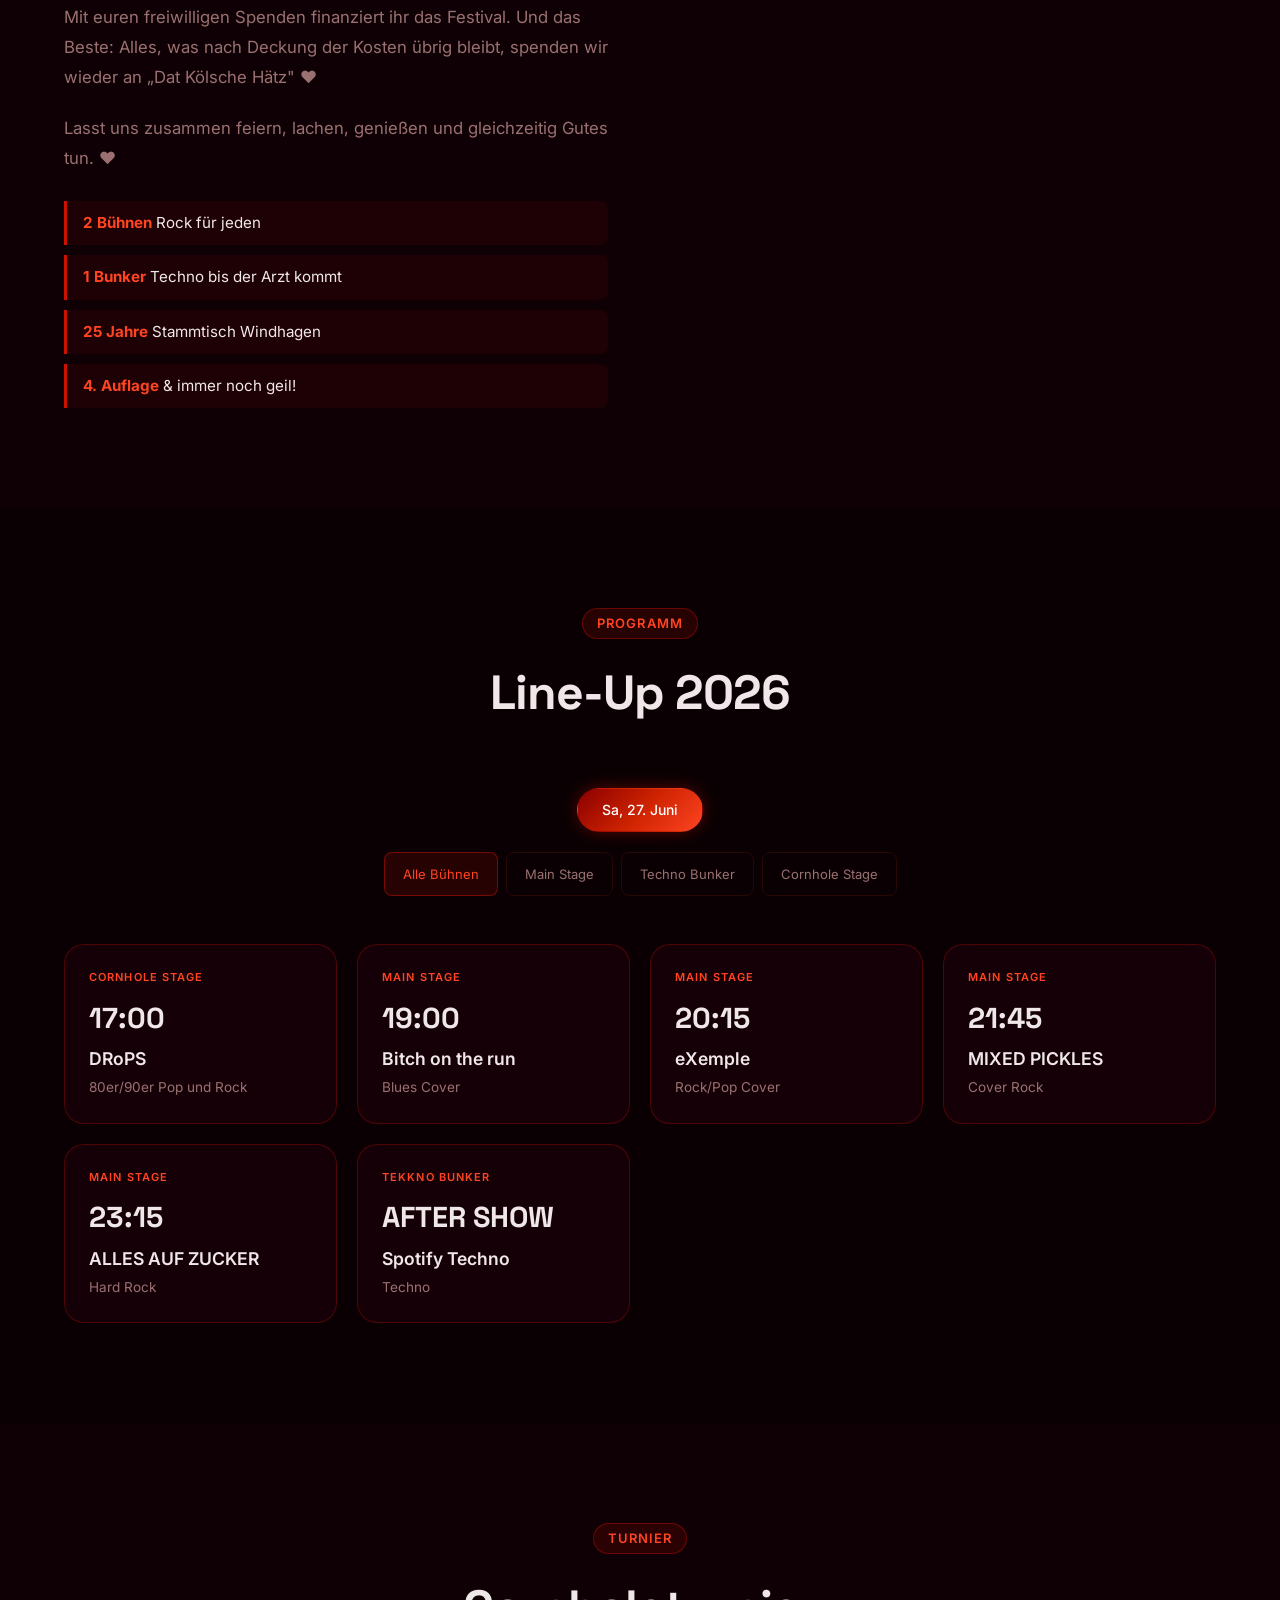
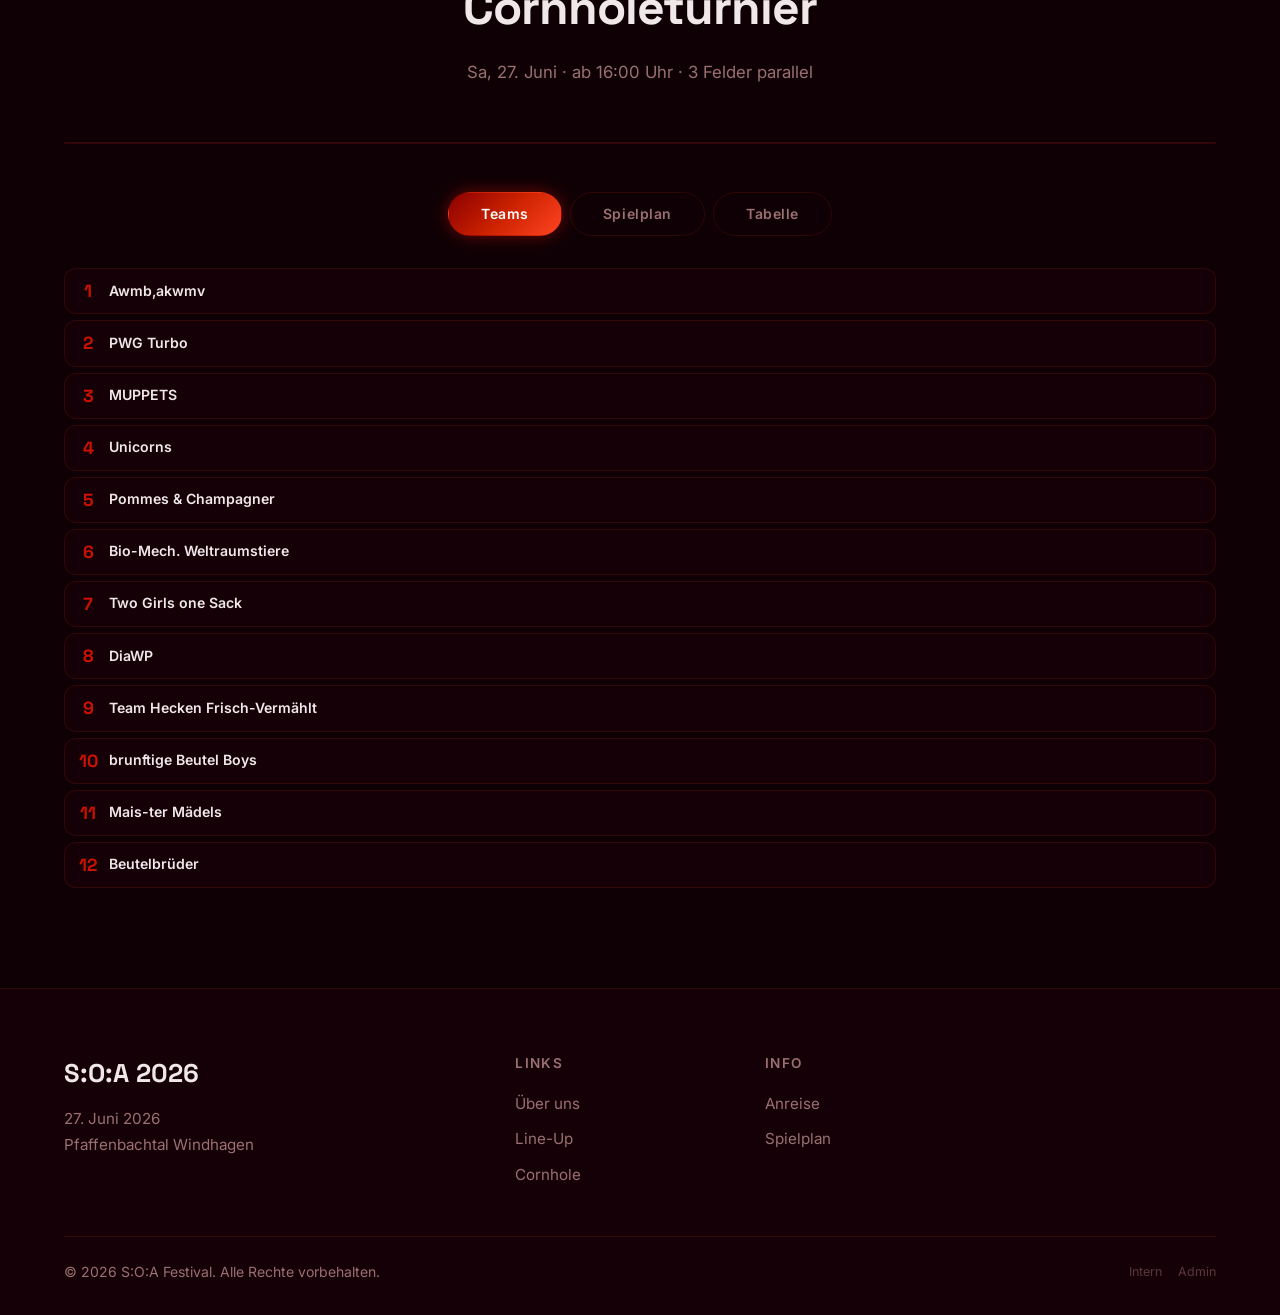
==== commit e87385e3: "Cornhole: Tabelle-Tab einblenden (war auskommentiert) Co-Authored-By: Claude Sonnet 4.6 <noreply@ant" ====
--- a/index.html
+++ b/index.html
@@ -164,7 +164,7 @@
       <div class="cornhole__tabs" role="tablist">
         <button class="cornhole__tab cornhole__tab--active" data-ch-tab="teams" role="tab">Teams</button>
         <button class="cornhole__tab" data-ch-tab="schedule" role="tab">Spielplan</button>
-        <!-- <button class="cornhole__tab" data-ch-tab="table" role="tab">Tabelle</button> -->
+        <button class="cornhole__tab" data-ch-tab="table" role="tab">Tabelle</button>
       </div>
 
       <!-- Teams -->
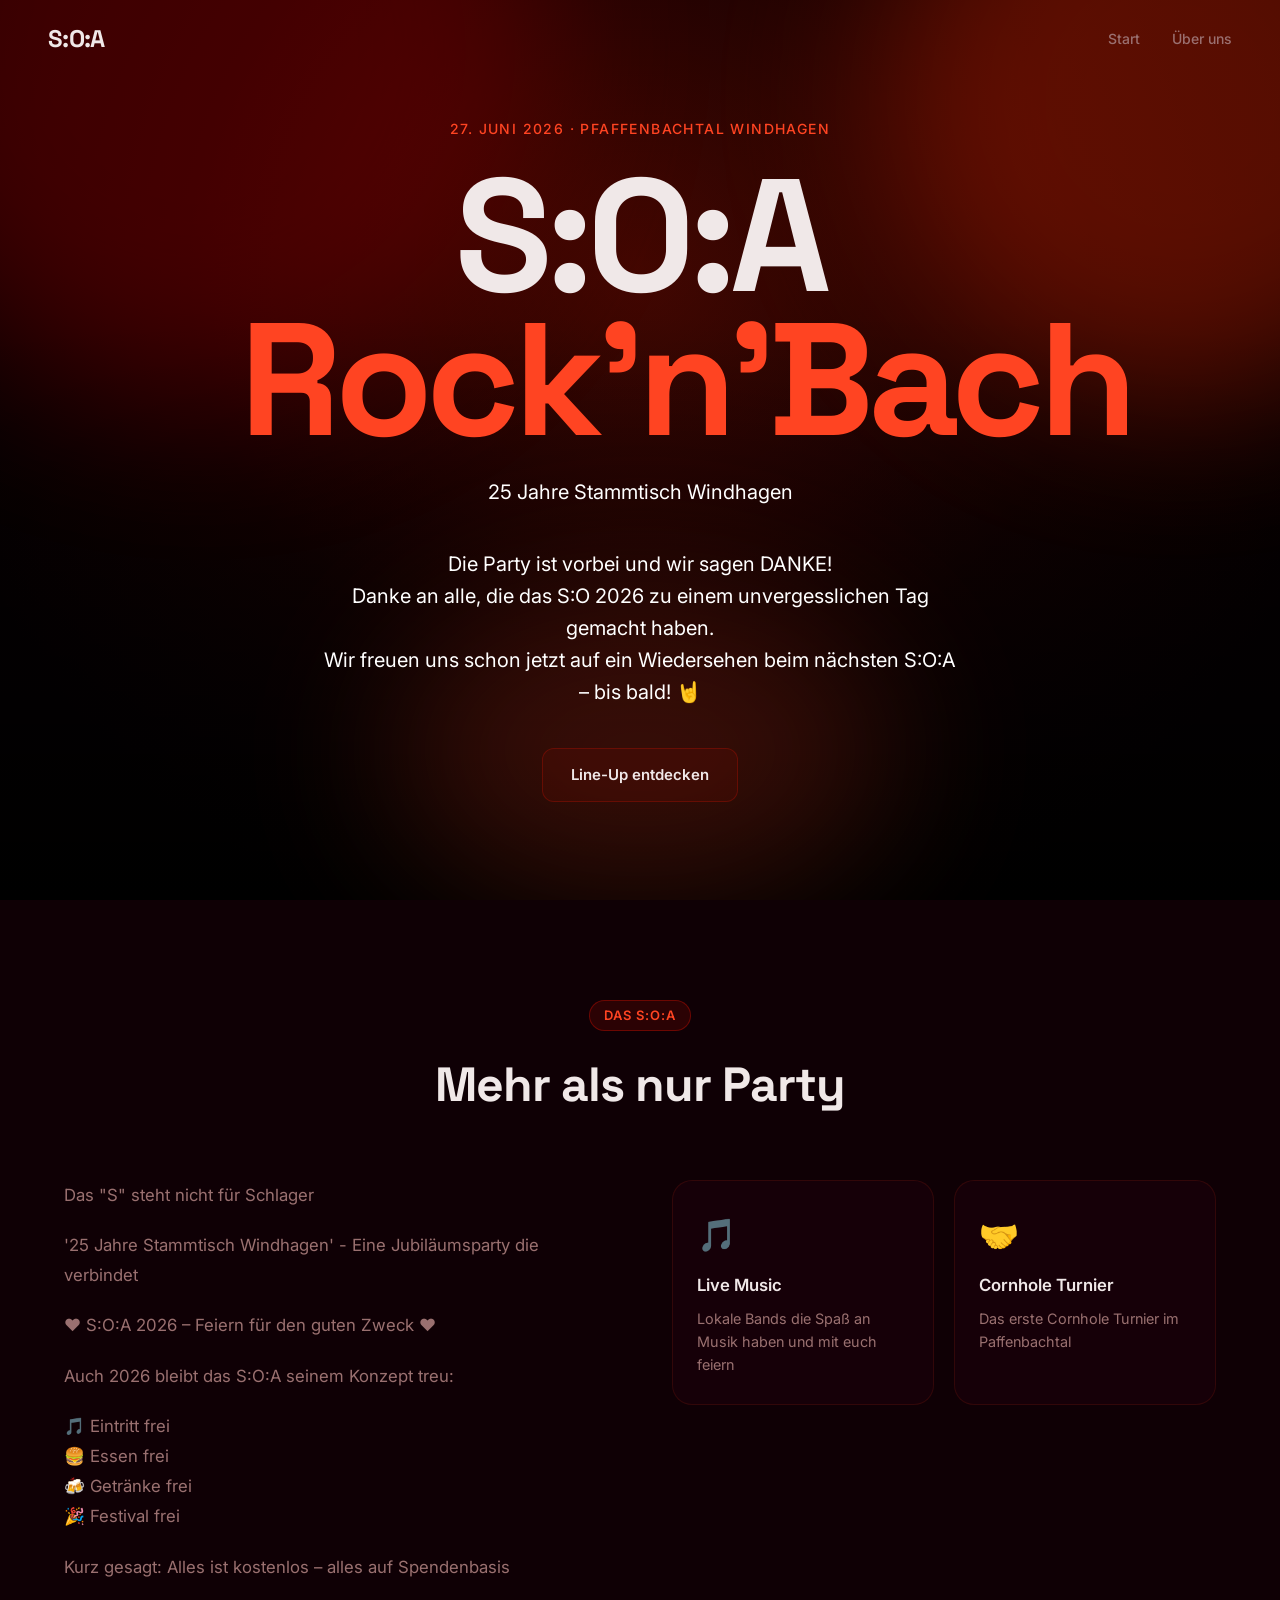
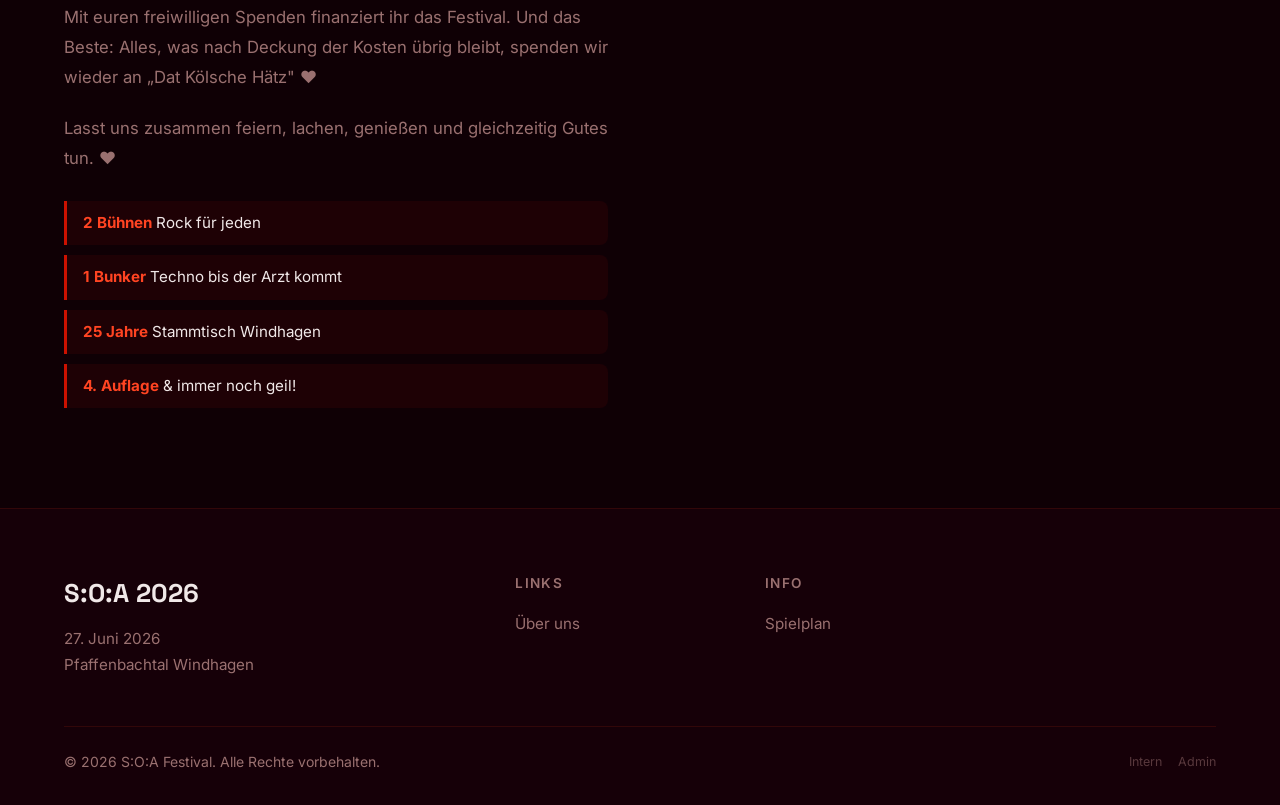
==== commit c340693d: "Post-festival: replace countdown with thank-you message, hide ticker/lineup/cornhole/weather/anreise" ====
--- a/index.html
+++ b/index.html
@@ -9,41 +9,20 @@
   <link rel="preconnect" href="https://fonts.gstatic.com" crossorigin />
   <link href="https://fonts.googleapis.com/css2?family=Inter:wght@300;400;500;600;700;900&family=Space+Grotesk:wght@400;500;700&display=swap" rel="stylesheet" />
   <meta name="theme-color" content="#0a0003" />
-  <style>
-    .ticker { overflow:hidden; white-space:nowrap; background:#8b1a1a; color:rgba(255,255,255,0.9); font-family:var(--font-display); font-size:0.8rem; font-weight:600; letter-spacing:0.1em; text-transform:uppercase; padding:6px 0; position:fixed; top:0; left:0; right:0; z-index:99; }
-    .ticker__track { display:flex; width:max-content; animation:ticker 25s linear infinite; }
-    .ticker__track span { flex-shrink:0; padding:0 1.5em; }
-    @keyframes ticker { 0%{transform:translateX(0)} 100%{transform:translateX(-50%)} }
-    .nav { top:28px !important; }
-  </style>
 </head>
 <body>
 
   <!-- NAV -->
   <nav class="nav" id="nav">
     <a href="#home" class="nav__logo">S:O:A</a>
-    <div class="nav__quicklinks--mobile">
-      <a href="#lineup"   class="nav__quicklink">Line-Up</a>
-      <a href="#cornhole" class="nav__quicklink">Cornhole</a>
-    </div>
     <button class="nav__burger" id="burger" aria-label="Menü öffnen">
       <span></span><span></span><span></span>
     </button>
     <ul class="nav__links" id="navLinks">
       <li><a href="#home" class="nav__link" data-section="home">Start</a></li>
       <li><a href="#about" class="nav__link" data-section="about">Über uns</a></li>
-      <li><a href="#lineup" class="nav__link" data-section="lineup">Line-Up</a></li>
-      <li><a href="#cornhole" class="nav__link" data-section="cornhole">Cornhole</a></li>
-      <li><a href="anreise.html" class="nav__link">Anreise</a></li>
     </ul>
   </nav>
-
-  <!-- TICKER -->
-  <div class="ticker" aria-hidden="true">
-    <div class="ticker__track">
-      <span>#S:O:A 2026</span><span>&gt;&gt; DRoPS &lt;&lt;</span><span>#S:O:A 2026</span><span>&gt;&gt; BITCH ON THE RUN &lt;&lt;</span><span>#S:O:A 2026</span><span>&gt;&gt; EXEMPLE &lt;&lt;</span><span>#S:O:A 2026</span><span>&gt;&gt; MIXED PICKLES &lt;&lt;</span><span>#S:O:A 2026</span><span>&gt;&gt; ALLES AUF ZUCKER &lt;&lt;</span><span>#S:O:A 2026</span><span>&gt;&gt; DRoPS &lt;&lt;</span><span>#S:O:A 2026</span><span>&gt;&gt; BITCH ON THE RUN &lt;&lt;</span><span>#S:O:A 2026</span><span>&gt;&gt; EXEMPLE &lt;&lt;</span><span>#S:O:A 2026</span><span>&gt;&gt; MIXED PICKLES &lt;&lt;</span><span>#S:O:A 2026</span><span>&gt;&gt; ALLES AUF ZUCKER &lt;&lt;</span>
-    </div>
-  </div>
 
   <!-- HERO -->
   <section class="hero" id="home">
@@ -56,16 +35,7 @@
       <p class="hero__eyebrow">27. Juni 2026 · Pfaffenbachtal Windhagen</p>
       <h1 class="hero__title">S:O:A<br /><span>Rock'n'Bach</span></h1>
       <p class="hero__sub">25 Jahre Stammtisch Windhagen</p>
-      <div class="hero__countdown" id="countdown">
-        <div class="countdown__block"><span class="countdown__num" id="cd-days">--</span><span class="countdown__label">Tage</span></div>
-        <div class="countdown__sep">:</div>
-        <div class="countdown__block"><span class="countdown__num" id="cd-hours">--</span><span class="countdown__label">Stunden</span></div>
-        <div class="countdown__sep">:</div>
-        <div class="countdown__block"><span class="countdown__num" id="cd-mins">--</span><span class="countdown__label">Minuten</span></div>
-        <div class="countdown__sep">:</div>
-        <div class="countdown__block"><span class="countdown__num" id="cd-secs">--</span><span class="countdown__label">Sekunden</span></div>
-      </div>
-      <div class="hero__weather" id="weather"></div>
+      <p class="hero__thanks">Die Party ist vorbei und wir sagen DANKE!<br />Danke an alle, die das S:O 2026 zu einem unvergesslichen Tag gemacht haben.<br />Wir freuen uns schon jetzt auf ein Wiedersehen beim nächsten S:O:A – bis bald! 🤘</p>
       <div class="hero__actions">
         <a href="#lineup" class="btn btn--ghost">Line-Up entdecken</a>
       </div>
@@ -98,18 +68,16 @@
           </ul>
         </div>
         <div class="about__cards">
-          <a class="about__card" href="#lineup">
+          <div class="about__card">
             <div class="about__card-icon">🎵</div>
             <h3>Live Music</h3>
             <p>Lokale Bands die Spaß an Musik haben und mit euch feiern</p>
-            <span class="about__card-arrow">→</span>
-          </a>
-          <a class="about__card" href="#cornhole">
+          </div>
+          <div class="about__card">
             <div class="about__card-icon">🤝</div>
             <h3>Cornhole Turnier</h3>
             <p>Das erste Cornhole Turnier im Paffenbachtal</p>
-            <span class="about__card-arrow">→</span>
-          </a>
+          </div>
 
         </div>
       </div>
@@ -117,7 +85,7 @@
   </section>
 
   <!-- LINEUP -->
-  <section class="lineup section" id="lineup">
+  <section class="lineup section" id="lineup" style="display:none;">
     <div class="container">
       <div class="section__header">
         <span class="section__tag">Programm</span>
@@ -146,7 +114,7 @@
 
 
   <!-- CORNHOLE -->
-  <section class="cornhole section" id="cornhole">
+  <section class="cornhole section" id="cornhole" style="display:none;">
     <div class="container">
       <div class="section__header">
         <span class="section__tag">Turnier</span>
@@ -213,14 +181,11 @@
           <h4>Links</h4>
           <ul>
             <li><a href="#about">Über uns</a></li>
-            <li><a href="#lineup">Line-Up</a></li>
-            <li><a href="#cornhole">Cornhole</a></li>
           </ul>
         </div>
         <div>
           <h4>Info</h4>
           <ul>
-            <li><a href="anreise.html">Anreise</a></li>
             <li><a href="spielplan.html">Spielplan</a></li>
           </ul>
         </div>
@@ -253,45 +218,6 @@
     </div>
   </div>
 
-  <script>
-  (function(){
-    var WMO = {0:"☀️",1:"🌤️",2:"⛅",3:"☁️",45:"🌫️",48:"🌫️",
-      51:"🌧️",53:"🌧️",55:"🌧️",61:"🌧️",63:"🌧️",65:"🌧️",
-      71:"❄️",73:"❄️",75:"❄️",80:"🌦️",81:"🌦️",82:"🌦️",
-      95:"⛈️",96:"⛈️",99:"⛈️"};
-    var DAYS = {"2026-06-26":"Fr, 26. Juni","2026-06-27":"Sa, 27. Juni","2026-06-28":"So, 28. Juni"};
-    var url = "https://api.brightsky.dev/weather?lat=50.63&lon=7.35&date=2026-06-26&last_date=2026-06-29&tz=Europe/Berlin";
-    fetch(url).then(function(r){return r.json()}).then(function(d){
-      var el = document.getElementById("weather");
-      if(!el||!d.weather) return;
-      var dailyMap = {};
-      d.weather.forEach(function(w){
-        var date = w.timestamp.substring(0,10);
-        if(!DAYS[date]) return;
-        if(!dailyMap[date]) dailyMap[date] = {temps:[], icons:[]};
-        dailyMap[date].temps.push(w.temperature);
-        if(w.icon) dailyMap[date].icons.push(w.icon);
-      });
-      var iconToWMO = {"clear-day":0,"clear-night":0,"partly-cloudy-day":2,"partly-cloudy-night":2,
-        "cloudy":3,"fog":45,"wind":3,"rain":61,"sleet":71,"snow":75,"hail":96,"thunderstorm":95};
-      var html = "";
-      Object.keys(DAYS).forEach(function(date){
-        var day = dailyMap[date];
-        if(!day) return;
-        var hi = Math.round(Math.max.apply(null, day.temps));
-        var lo = Math.round(Math.min.apply(null, day.temps));
-        var noon = day.icons[Math.floor(day.icons.length/2)] || "cloudy";
-        var code = iconToWMO[noon]; if(code===undefined) code=3;
-        var icon = WMO[code] || "☁️";
-        html += '<div class="weather-day">' +
-          '<div class="weather-day__label">' + DAYS[date] + '</div>' +
-          '<div class="weather-day__icon">' + icon + '</div>' +
-          '<div class="weather-day__temp">' + lo + '° / ' + hi + '°</div></div>';
-      });
-      el.innerHTML = html;
-    }).catch(function(){});
-  })();
-  </script>
   <script src="data.js?v=e8bdd50"></script>
   <script>!function(){var s=document.createElement('script');s.src='results.js?nc='+Date.now();s.onload=function(){var s2=document.createElement('script');s2.src='scores.js?nc='+Date.now();s2.onload=function(){var a=document.createElement('script');a.src='app.js?v=0766bf3';document.head.appendChild(a);};document.head.appendChild(s2);};document.head.appendChild(s);}()</script>
 
--- a/styles.css
+++ b/styles.css
@@ -265,6 +265,15 @@
   font-size: 1.25rem;
   color: #fff;
   margin-bottom: 40px;
+}
+
+.hero__thanks {
+  max-width: 640px;
+  margin: 0 auto 40px;
+  text-align: center;
+  line-height: 1.6;
+  font-size: 1.25rem;
+  color: #fff;
 }
 
 .hero__countdown {
